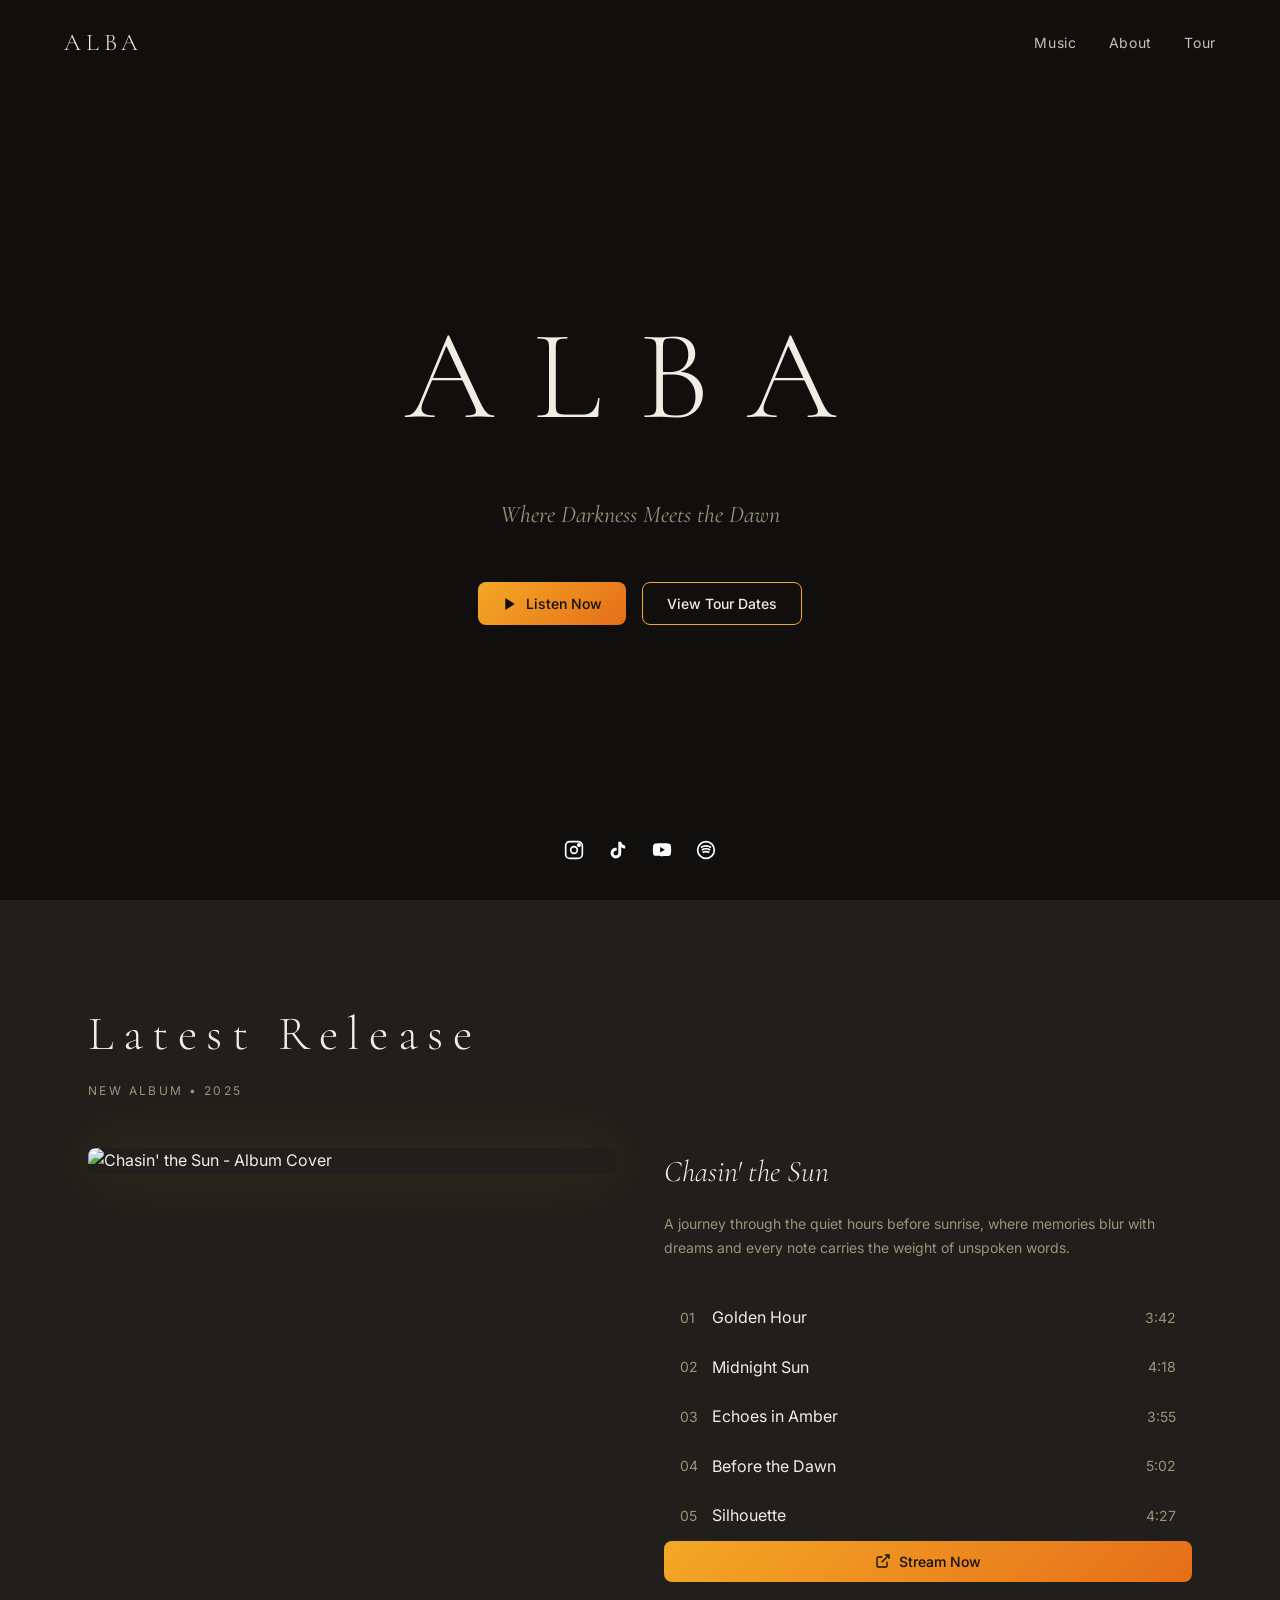
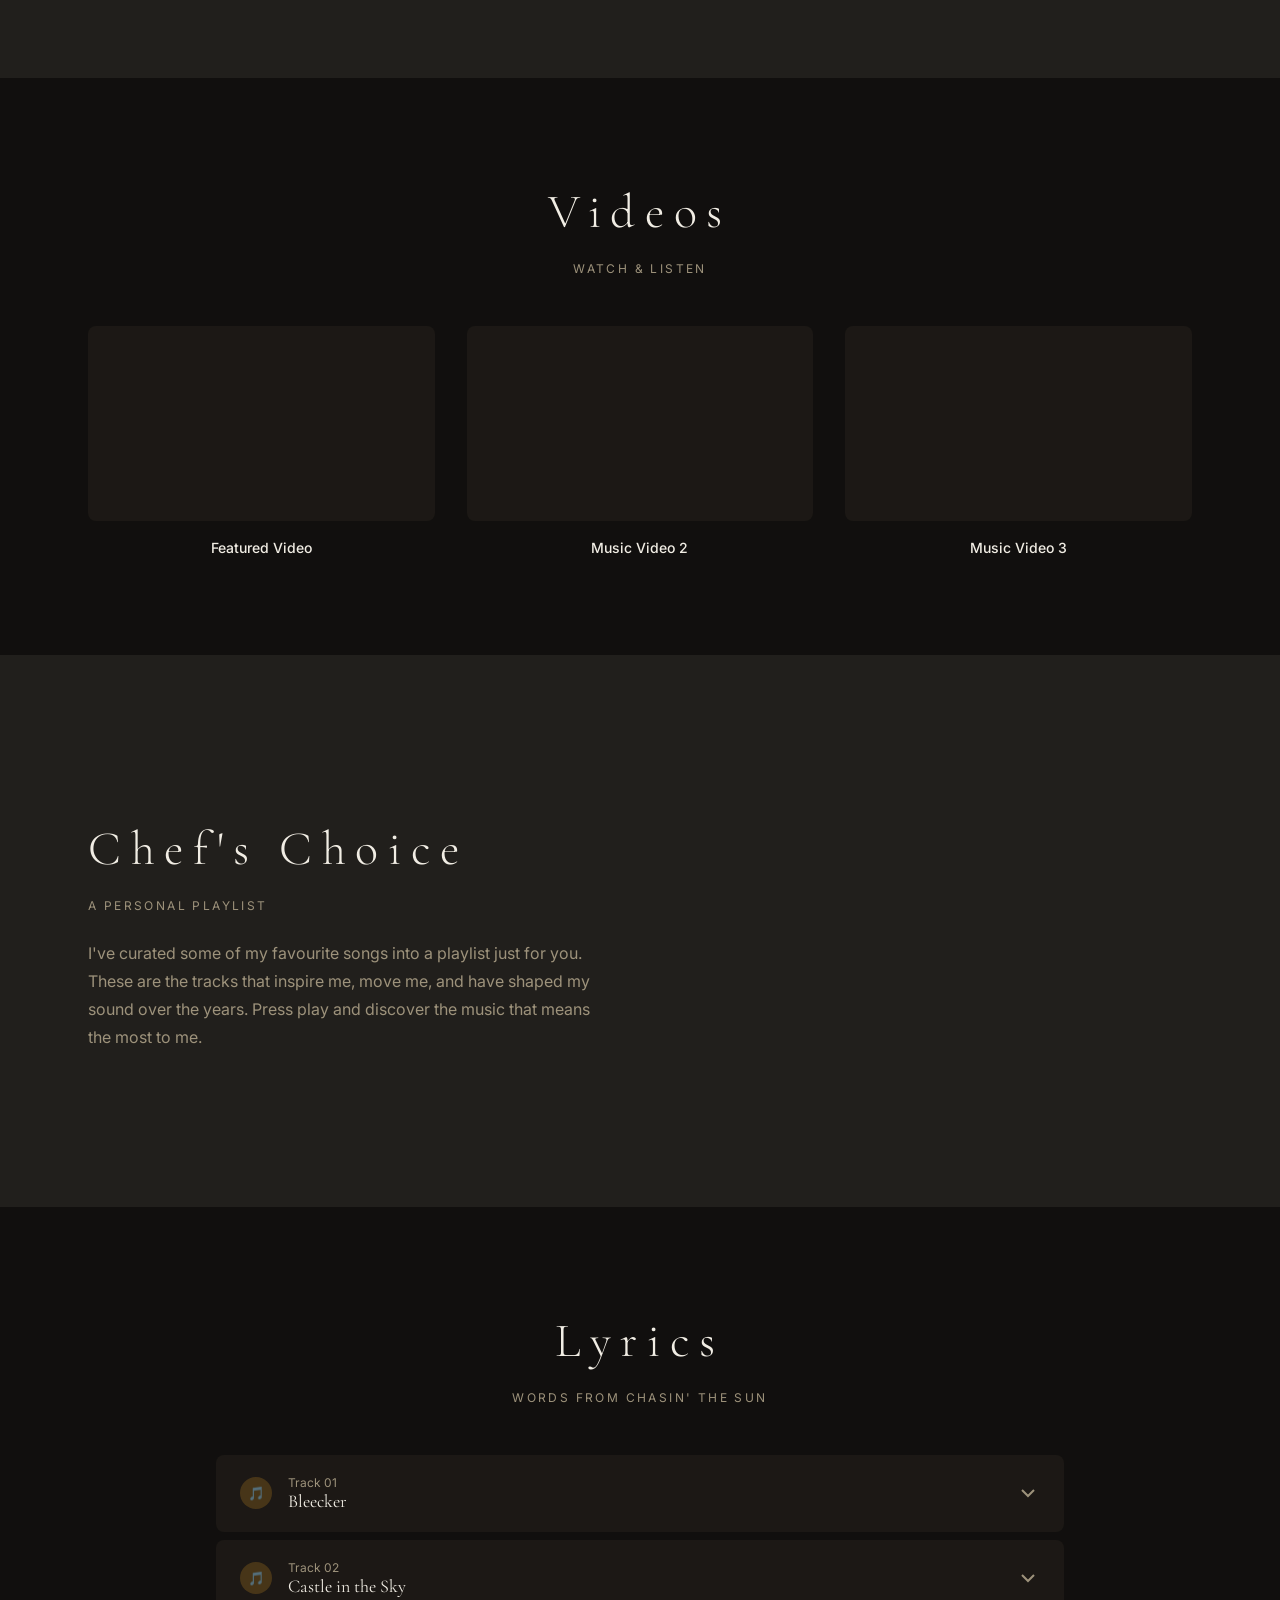
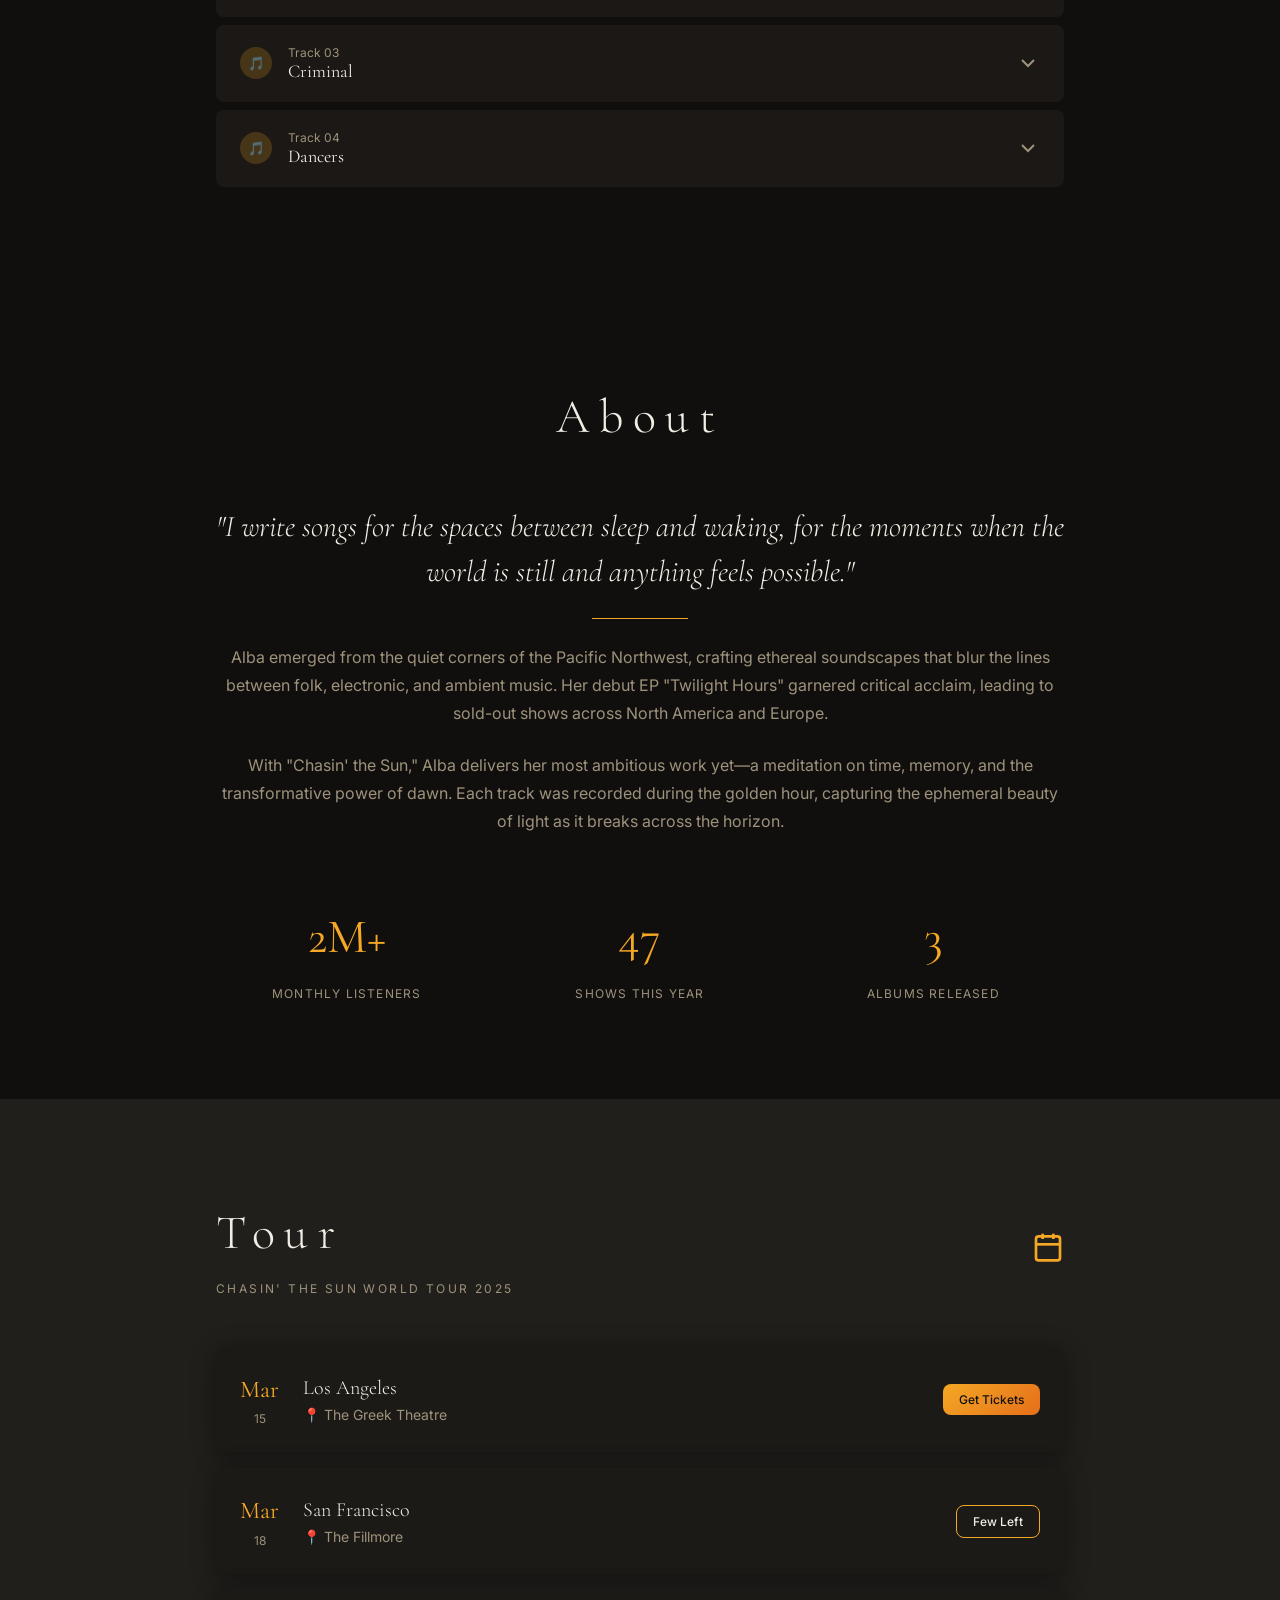
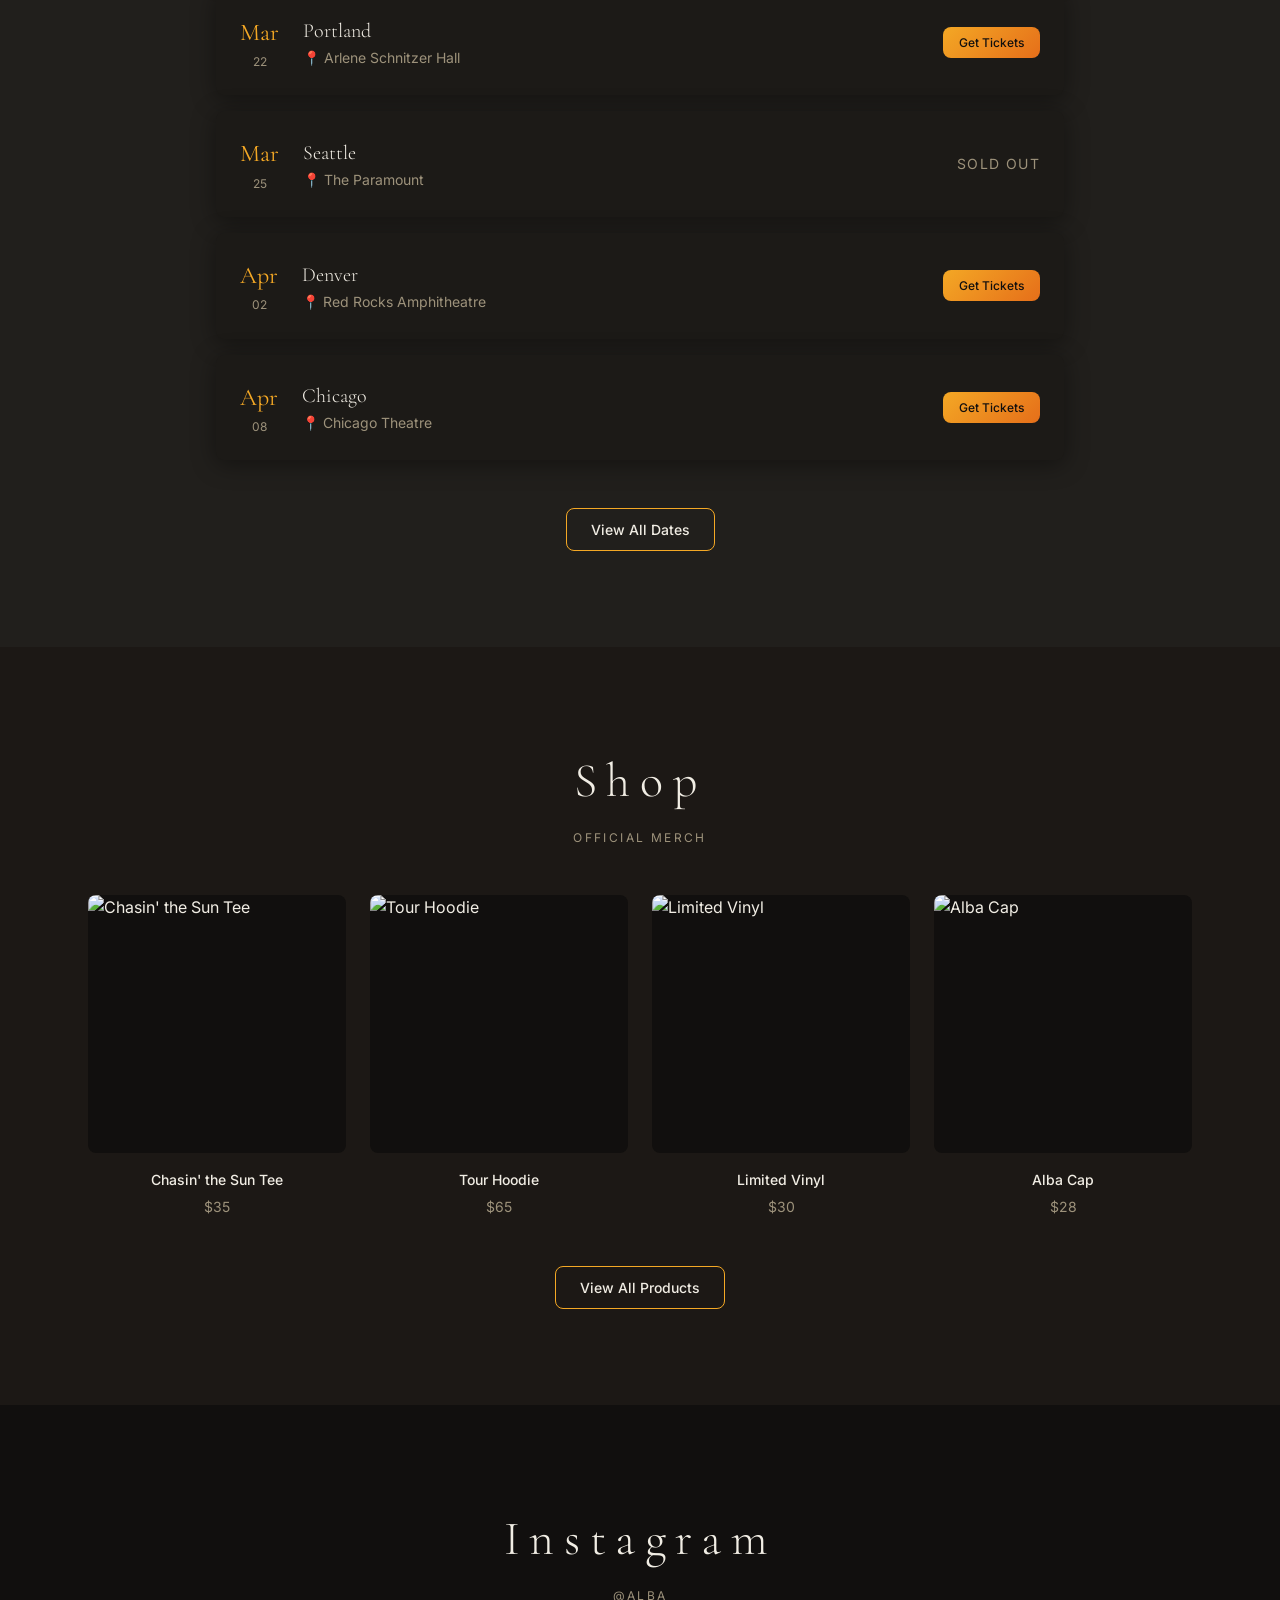
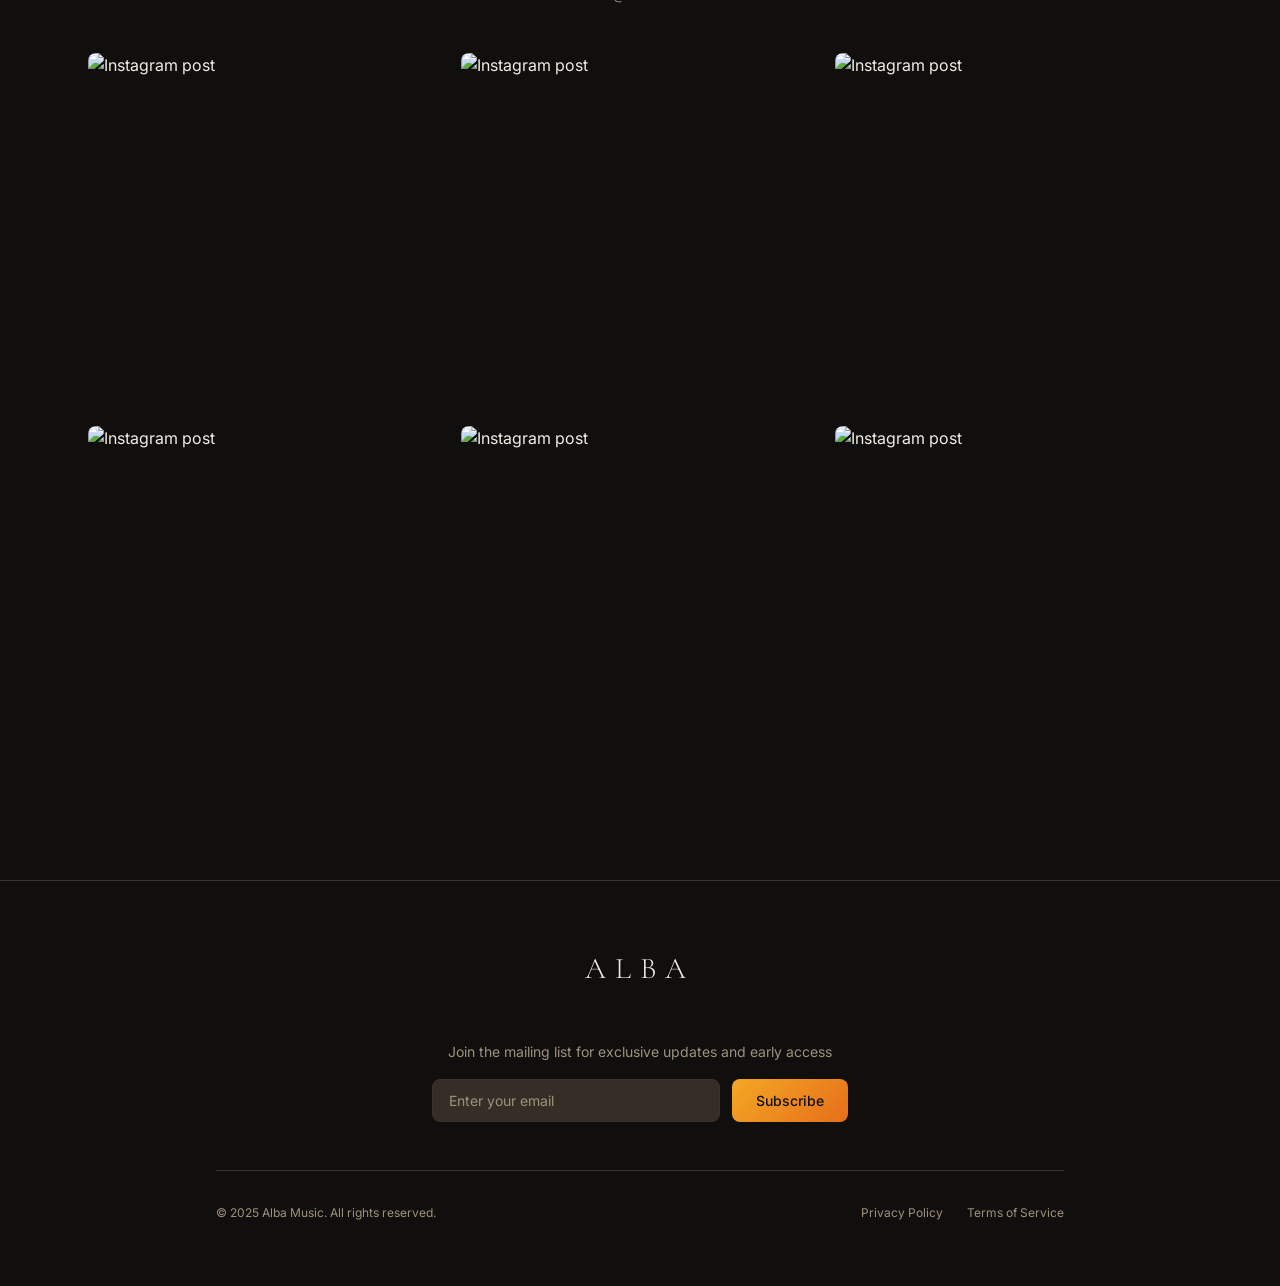
==== learning/index.html @ 88c0c3e9 "Changes" ====
<!DOCTYPE html>
<html lang="en">
<head>
  <meta charset="UTF-8">
  <meta name="viewport" content="width=device-width, initial-scale=1.0">
  <title>ALBA - Music Artist</title>
  <link rel="stylesheet" href="styles.css">
  <link href="https://fonts.googleapis.com/css2?family=Cormorant+Garamond:ital,wght@0,300;0,400;0,500;0,600;0,700;1,400&family=Inter:wght@300;400;500;600&display=swap" rel="stylesheet">
</head>
<body>
  <!-- ==================== HERO SECTION ==================== -->
  <section class="hero">
    <!-- Background Video -->
    <div class="hero__background">
      <video src="https://id-preview--779dedf6-9099-4498-be02-174f1ac52224.lovable.app/src/assets/hero-video.mp4" autoplay loop muted playsinline></video>
      <div class="hero__overlay"></div>
    </div>

    <!-- Navigation -->
    <nav class="nav">
      <span class="nav__logo">ALBA</span>
      <div class="nav__links">
        <a href="#music" class="nav__link">Music</a>
        <a href="#about" class="nav__link">About</a>
        <a href="#tour" class="nav__link">Tour</a>
      </div>
    </nav>

    <!-- Hero Content -->
    <div class="hero__content">
      <h1 class="hero__title animate-fade-in">ALBA</h1>
      <p class="hero__subtitle animate-fade-in-delay">Where Darkness Meets the Dawn</p>
      <div class="hero__buttons animate-fade-in-delay-2">
        <button class="btn btn--primary">
          <svg class="btn__icon" viewBox="0 0 24 24" fill="currentColor"><polygon points="5,3 19,12 5,21"/></svg>
          Listen Now
        </button>
        <button class="btn btn--outline">View Tour Dates</button>
      </div>
    </div>

    <!-- Social Links -->
    <div class="hero__socials">
      <a href="#" class="social-link" aria-label="Instagram">
        <svg viewBox="0 0 24 24" fill="none" stroke="currentColor" stroke-width="2"><rect x="2" y="2" width="20" height="20" rx="5"/><circle cx="12" cy="12" r="4"/><circle cx="18" cy="6" r="1.5" fill="currentColor"/></svg>
      </a>
      <a href="#" class="social-link" aria-label="TikTok">
        <svg viewBox="0 0 24 24" fill="currentColor"><path d="M19.59 6.69a4.83 4.83 0 0 1-3.77-4.25V2h-3.45v13.67a2.89 2.89 0 0 1-5.2 1.74 2.89 2.89 0 0 1 2.31-4.64 2.93 2.93 0 0 1 .88.13V9.4a6.84 6.84 0 0 0-1-.05A6.33 6.33 0 0 0 5 20.1a6.34 6.34 0 0 0 10.86-4.43v-7a8.16 8.16 0 0 0 4.77 1.52v-3.4a4.85 4.85 0 0 1-1-.1z"/></svg>
      </a>
      <a href="#" class="social-link" aria-label="YouTube">
        <svg viewBox="0 0 24 24" fill="currentColor"><path d="M22.54 6.42a2.78 2.78 0 0 0-1.94-2C18.88 4 12 4 12 4s-6.88 0-8.6.46a2.78 2.78 0 0 0-1.94 2A29 29 0 0 0 1 11.75a29 29 0 0 0 .46 5.33A2.78 2.78 0 0 0 3.4 19c1.72.46 8.6.46 8.6.46s6.88 0 8.6-.46a2.78 2.78 0 0 0 1.94-2 29 29 0 0 0 .46-5.25 29 29 0 0 0-.46-5.33z"/><polygon points="9.75,15.02 15.5,11.75 9.75,8.48" fill="#0f0d0b"/></svg>
      </a>
      <a href="#" class="social-link" aria-label="Spotify">
        <svg viewBox="0 0 24 24" fill="none" stroke="currentColor" stroke-width="2"><circle cx="12" cy="12" r="10"/><path d="M8 15s1.5-1 4-1 4 1 4 1M7 12s2-1.5 5-1.5 5 1.5 5 1.5M6 9s2.5-2 6-2 6 2 6 2"/></svg>
      </a>
    </div>
  </section>

  <!-- ==================== MUSIC SECTION ==================== -->
  <section id="music" class="section section--dark">
    <div class="container">
      <h2 class="section__title">Latest Release</h2>
      <p class="section__subtitle">New Album • 2025</p>

      <div class="music-grid">
        <!-- Album Art -->
        <div class="album-art">
          <div class="album-art__wrapper">
            <img src="https://images.unsplash.com/photo-1493225457124-a3eb161ffa5f?w=600&h=600&fit=crop" alt="Chasin' the Sun - Album Cover">
            <div class="album-art__overlay">
              <button class="play-btn">
                <svg viewBox="0 0 24 24" fill="currentColor"><polygon points="5,3 19,12 5,21"/></svg>
              </button>
            </div>
          </div>
        </div>

        <!-- Track List -->
        <div class="tracklist">
          <h3 class="tracklist__title">Chasin' the Sun</h3>
          <p class="tracklist__desc">A journey through the quiet hours before sunrise, where memories blur with dreams and every note carries the weight of unspoken words.</p>

          <div class="tracklist__tracks">
            <div class="track">
              <span class="track__number">01</span>
              <span class="track__name">Golden Hour</span>
              <span class="track__duration">3:42</span>
            </div>
            <div class="track">
              <span class="track__number">02</span>
              <span class="track__name">Midnight Sun</span>
              <span class="track__duration">4:18</span>
            </div>
            <div class="track">
              <span class="track__number">03</span>
              <span class="track__name">Echoes in Amber</span>
              <span class="track__duration">3:55</span>
            </div>
            <div class="track">
              <span class="track__number">04</span>
              <span class="track__name">Before the Dawn</span>
              <span class="track__duration">5:02</span>
            </div>
            <div class="track">
              <span class="track__number">05</span>
              <span class="track__name">Silhouette</span>
              <span class="track__duration">4:27</span>
            </div>
          </div>

          <button class="btn btn--primary">
            <svg class="btn__icon" viewBox="0 0 24 24" fill="none" stroke="currentColor" stroke-width="2"><path d="M18 13v6a2 2 0 0 1-2 2H5a2 2 0 0 1-2-2V8a2 2 0 0 1 2-2h6M15 3h6v6M10 14L21 3"/></svg>
            Stream Now
          </button>
        </div>
      </div>
    </div>
  </section>

  <!-- ==================== VIDEOS SECTION ==================== -->
  <section id="videos" class="section">
    <div class="container">
      <h2 class="section__title section__title--center">Videos</h2>
      <p class="section__subtitle section__subtitle--center">Watch & Listen</p>

      <div class="videos-grid">
        <div class="video-card">
          <div class="video-card__wrapper">
            <iframe src="https://www.youtube.com/embed/Zssxh1FPQK4?si=HnjZGGbe9x57MpTn" title="Featured Video" allow="accelerometer; autoplay; clipboard-write; encrypted-media; gyroscope; picture-in-picture; web-share" allowfullscreen></iframe>
          </div>
          <h3 class="video-card__title">Featured Video</h3>
        </div>
        <div class="video-card">
          <div class="video-card__wrapper">
            <iframe src="https://www.youtube.com/embed/H1boy7T7fFw?si=pcaVN26a6SRqyPz2" title="Music Video 2" allow="accelerometer; autoplay; clipboard-write; encrypted-media; gyroscope; picture-in-picture; web-share" allowfullscreen></iframe>
          </div>
          <h3 class="video-card__title">Music Video 2</h3>
        </div>
        <div class="video-card">
          <div class="video-card__wrapper">
            <iframe src="https://www.youtube.com/embed/ArdUlLmXXtU?si=U58ujmhcqd-ns_S4" title="Music Video 3" allow="accelerometer; autoplay; clipboard-write; encrypted-media; gyroscope; picture-in-picture; web-share" allowfullscreen></iframe>
          </div>
          <h3 class="video-card__title">Music Video 3</h3>
        </div>
      </div>
    </div>
  </section>

  <!-- ==================== SPOTIFY SECTION ==================== -->
  <section id="spotify" class="section section--dark">
    <div class="container">
      <div class="spotify-grid">
        <div class="spotify-text">
          <h2 class="section__title">Chef's Choice</h2>
          <p class="section__subtitle">A Personal Playlist</p>
          <p class="spotify-text__desc">I've curated some of my favourite songs into a playlist just for you. These are the tracks that inspire me, move me, and have shaped my sound over the years. Press play and discover the music that means the most to me.</p>
        </div>
        <div class="spotify-embed">
          <iframe title="Spotify Player" style="border-radius: 12px" src="https://open.spotify.com/embed/artist/5MKM7cNYL4SIuIe6q4Qd1p?utm_source=generator" width="100%" height="352" frameborder="0" allowfullscreen allow="autoplay; clipboard-write; encrypted-media; fullscreen; picture-in-picture" loading="lazy"></iframe>
        </div>
      </div>
    </div>
  </section>

  <!-- ==================== LYRICS SECTION ==================== -->
  <section id="lyrics" class="section">
    <div class="container container--narrow">
      <h2 class="section__title section__title--center">Lyrics</h2>
      <p class="section__subtitle section__subtitle--center">Words from Chasin' the Sun</p>

      <div class="accordion">
        <div class="accordion__item">
          <button class="accordion__trigger" onclick="toggleAccordion(this)">
            <div class="accordion__header">
              <span class="accordion__icon">🎵</span>
              <div class="accordion__info">
                <span class="accordion__track">Track 01</span>
                <span class="accordion__title">Bleecker</span>
              </div>
            </div>
            <svg class="accordion__chevron" viewBox="0 0 24 24" fill="none" stroke="currentColor" stroke-width="2"><polyline points="6,9 12,15 18,9"/></svg>
          </button>
          <div class="accordion__content">
            <pre class="lyrics-text">I wanna know
Is it different now?
Or has it always been easy, easy for you?

I wanna know
If it's all been said and done
I've been cold love
And my knees are heavy

Walking down Bleecker people keep passing by
And I see your face on a crowded street in the New York light</pre>
          </div>
        </div>
        <div class="accordion__item">
          <button class="accordion__trigger" onclick="toggleAccordion(this)">
            <div class="accordion__header">
              <span class="accordion__icon">🎵</span>
              <div class="accordion__info">
                <span class="accordion__track">Track 02</span>
                <span class="accordion__title">Castle in the Sky</span>
              </div>
            </div>
            <svg class="accordion__chevron" viewBox="0 0 24 24" fill="none" stroke="currentColor" stroke-width="2"><polyline points="6,9 12,15 18,9"/></svg>
          </button>
          <div class="accordion__content">
            <pre class="lyrics-text">What is love when it's no more
What is pain without the love we had before
What is rain after it pours
What is love when it is nothing like before

And I fall back down from the castle built on a love, lie, lie, love, love, like that</pre>
          </div>
        </div>
        <div class="accordion__item">
          <button class="accordion__trigger" onclick="toggleAccordion(this)">
            <div class="accordion__header">
              <span class="accordion__icon">🎵</span>
              <div class="accordion__info">
                <span class="accordion__track">Track 03</span>
                <span class="accordion__title">Criminal</span>
              </div>
            </div>
            <svg class="accordion__chevron" viewBox="0 0 24 24" fill="none" stroke="currentColor" stroke-width="2"><polyline points="6,9 12,15 18,9"/></svg>
          </button>
          <div class="accordion__content">
            <pre class="lyrics-text">Cold nights, my mind so restless
I lost my ground
Red lights, we crossed the line
Flower, said I'm a flower
I'm wilted now
Cold nights, I'm shutting down</pre>
          </div>
        </div>
        <div class="accordion__item">
          <button class="accordion__trigger" onclick="toggleAccordion(this)">
            <div class="accordion__header">
              <span class="accordion__icon">🎵</span>
              <div class="accordion__info">
                <span class="accordion__track">Track 04</span>
                <span class="accordion__title">Dancers</span>
              </div>
            </div>
            <svg class="accordion__chevron" viewBox="0 0 24 24" fill="none" stroke="currentColor" stroke-width="2"><polyline points="6,9 12,15 18,9"/></svg>
          </button>
          <div class="accordion__content">
            <pre class="lyrics-text">Air is getting colder
Hands are intertwined
Cannot let go when
The heart is on the line
(I just wanna feel your energy)

Dancers off on the shore
Dancing to feel at all</pre>
          </div>
        </div>
      </div>
    </div>
  </section>

  <!-- ==================== ABOUT SECTION ==================== -->
  <section id="about" class="section">
    <div class="container container--narrow">
      <h2 class="section__title section__title--center">About</h2>

      <div class="about-content">
        <p class="about-quote">"I write songs for the spaces between sleep and waking, for the moments when the world is still and anything feels possible."</p>
        <div class="about-divider"></div>
        <p class="about-text">Alba emerged from the quiet corners of the Pacific Northwest, crafting ethereal soundscapes that blur the lines between folk, electronic, and ambient music. Her debut EP "Twilight Hours" garnered critical acclaim, leading to sold-out shows across North America and Europe.</p>
        <p class="about-text">With "Chasin' the Sun," Alba delivers her most ambitious work yet—a meditation on time, memory, and the transformative power of dawn. Each track was recorded during the golden hour, capturing the ephemeral beauty of light as it breaks across the horizon.</p>
      </div>

      <div class="stats">
        <div class="stat">
          <span class="stat__number">2M+</span>
          <span class="stat__label">Monthly Listeners</span>
        </div>
        <div class="stat">
          <span class="stat__number">47</span>
          <span class="stat__label">Shows This Year</span>
        </div>
        <div class="stat">
          <span class="stat__number">3</span>
          <span class="stat__label">Albums Released</span>
        </div>
      </div>
    </div>
  </section>

  <!-- ==================== TOUR SECTION ==================== -->
  <section id="tour" class="section section--dark">
    <div class="container container--narrow">
      <div class="tour-header">
        <div>
          <h2 class="section__title">Tour</h2>
          <p class="section__subtitle">Chasin' the Sun World Tour 2025</p>
        </div>
        <svg class="tour-icon" viewBox="0 0 24 24" fill="none" stroke="currentColor" stroke-width="2"><rect x="3" y="4" width="18" height="18" rx="2"/><line x1="16" y1="2" x2="16" y2="6"/><line x1="8" y1="2" x2="8" y2="6"/><line x1="3" y1="10" x2="21" y2="10"/></svg>
      </div>

      <div class="tour-dates">
        <div class="tour-date">
          <div class="tour-date__left">
            <div class="tour-date__date">
              <span class="tour-date__day">Mar</span>
              <span class="tour-date__month">15</span>
            </div>
            <div class="tour-date__info">
              <h3 class="tour-date__city">Los Angeles</h3>
              <p class="tour-date__venue">📍 The Greek Theatre</p>
            </div>
          </div>
          <button class="btn btn--primary btn--sm">Get Tickets</button>
        </div>
        <div class="tour-date">
          <div class="tour-date__left">
            <div class="tour-date__date">
              <span class="tour-date__day">Mar</span>
              <span class="tour-date__month">18</span>
            </div>
            <div class="tour-date__info">
              <h3 class="tour-date__city">San Francisco</h3>
              <p class="tour-date__venue">📍 The Fillmore</p>
            </div>
          </div>
          <button class="btn btn--outline btn--sm">Few Left</button>
        </div>
        <div class="tour-date">
          <div class="tour-date__left">
            <div class="tour-date__date">
              <span class="tour-date__day">Mar</span>
              <span class="tour-date__month">22</span>
            </div>
            <div class="tour-date__info">
              <h3 class="tour-date__city">Portland</h3>
              <p class="tour-date__venue">📍 Arlene Schnitzer Hall</p>
            </div>
          </div>
          <button class="btn btn--primary btn--sm">Get Tickets</button>
        </div>
        <div class="tour-date">
          <div class="tour-date__left">
            <div class="tour-date__date">
              <span class="tour-date__day">Mar</span>
              <span class="tour-date__month">25</span>
            </div>
            <div class="tour-date__info">
              <h3 class="tour-date__city">Seattle</h3>
              <p class="tour-date__venue">📍 The Paramount</p>
            </div>
          </div>
          <span class="tour-date__soldout">Sold Out</span>
        </div>
        <div class="tour-date">
          <div class="tour-date__left">
            <div class="tour-date__date">
              <span class="tour-date__day">Apr</span>
              <span class="tour-date__month">02</span>
            </div>
            <div class="tour-date__info">
              <h3 class="tour-date__city">Denver</h3>
              <p class="tour-date__venue">📍 Red Rocks Amphitheatre</p>
            </div>
          </div>
          <button class="btn btn--primary btn--sm">Get Tickets</button>
        </div>
        <div class="tour-date">
          <div class="tour-date__left">
            <div class="tour-date__date">
              <span class="tour-date__day">Apr</span>
              <span class="tour-date__month">08</span>
            </div>
            <div class="tour-date__info">
              <h3 class="tour-date__city">Chicago</h3>
              <p class="tour-date__venue">📍 Chicago Theatre</p>
            </div>
          </div>
          <button class="btn btn--primary btn--sm">Get Tickets</button>
        </div>
      </div>

      <div class="tour-cta">
        <button class="btn btn--outline">View All Dates</button>
      </div>
    </div>
  </section>

  <!-- ==================== SHOP SECTION ==================== -->
  <section id="shop" class="section section--alt">
    <div class="container">
      <h2 class="section__title section__title--center">Shop</h2>
      <p class="section__subtitle section__subtitle--center">Official Merch</p>

      <div class="products-grid">
        <div class="product">
          <div class="product__image">
            <img src="https://images.unsplash.com/photo-1521572163474-6864f9cf17ab?w=400&h=400&fit=crop" alt="Chasin' the Sun Tee">
            <div class="product__overlay">
              <button class="btn btn--primary btn--sm">🛒 Add to Cart</button>
            </div>
          </div>
          <h3 class="product__name">Chasin' the Sun Tee</h3>
          <p class="product__price">$35</p>
        </div>
        <div class="product">
          <div class="product__image">
            <img src="https://images.unsplash.com/photo-1556821840-3a63f95609a7?w=400&h=400&fit=crop" alt="Tour Hoodie">
            <div class="product__overlay">
              <button class="btn btn--primary btn--sm">🛒 Add to Cart</button>
            </div>
          </div>
          <h3 class="product__name">Tour Hoodie</h3>
          <p class="product__price">$65</p>
        </div>
        <div class="product">
          <div class="product__image">
            <img src="https://images.unsplash.com/photo-1539375665275-f9de415ef9ac?w=400&h=400&fit=crop" alt="Limited Vinyl">
            <div class="product__overlay">
              <button class="btn btn--primary btn--sm">🛒 Add to Cart</button>
            </div>
          </div>
          <h3 class="product__name">Limited Vinyl</h3>
          <p class="product__price">$30</p>
        </div>
        <div class="product">
          <div class="product__image">
            <img src="https://images.unsplash.com/photo-1588850561407-ed78c282e89b?w=400&h=400&fit=crop" alt="Alba Cap">
            <div class="product__overlay">
              <button class="btn btn--primary btn--sm">🛒 Add to Cart</button>
            </div>
          </div>
          <h3 class="product__name">Alba Cap</h3>
          <p class="product__price">$28</p>
        </div>
      </div>

      <div class="shop-cta">
        <button class="btn btn--outline">View All Products</button>
      </div>
    </div>
  </section>

  <!-- ==================== INSTAGRAM SECTION ==================== -->
  <section id="instagram" class="section">
    <div class="container">
      <h2 class="section__title section__title--center">Instagram</h2>
      <p class="section__subtitle section__subtitle--center">@alba</p>

      <div class="instagram-grid">
        <a href="https://instagram.com" target="_blank" class="instagram-post">
          <img src="https://images.unsplash.com/photo-1493225457124-a3eb161ffa5f?w=400&h=400&fit=crop" alt="Instagram post">
          <div class="instagram-post__overlay">
            <svg viewBox="0 0 24 24" fill="none" stroke="currentColor" stroke-width="2"><rect x="2" y="2" width="20" height="20" rx="5"/><circle cx="12" cy="12" r="4"/><circle cx="18" cy="6" r="1.5" fill="currentColor"/></svg>
          </div>
        </a>
        <a href="https://instagram.com" target="_blank" class="instagram-post">
          <img src="https://images.unsplash.com/photo-1511671782779-c97d3d27a1d4?w=400&h=400&fit=crop" alt="Instagram post">
          <div class="instagram-post__overlay">
            <svg viewBox="0 0 24 24" fill="none" stroke="currentColor" stroke-width="2"><rect x="2" y="2" width="20" height="20" rx="5"/><circle cx="12" cy="12" r="4"/><circle cx="18" cy="6" r="1.5" fill="currentColor"/></svg>
          </div>
        </a>
        <a href="https://instagram.com" target="_blank" class="instagram-post">
          <img src="https://images.unsplash.com/photo-1514320291840-2e0a9bf2a9ae?w=400&h=400&fit=crop" alt="Instagram post">
          <div class="instagram-post__overlay">
            <svg viewBox="0 0 24 24" fill="none" stroke="currentColor" stroke-width="2"><rect x="2" y="2" width="20" height="20" rx="5"/><circle cx="12" cy="12" r="4"/><circle cx="18" cy="6" r="1.5" fill="currentColor"/></svg>
          </div>
        </a>
        <a href="https://instagram.com" target="_blank" class="instagram-post">
          <img src="https://images.unsplash.com/photo-1508854710579-5cecc3a9ff17?w=400&h=400&fit=crop" alt="Instagram post">
          <div class="instagram-post__overlay">
            <svg viewBox="0 0 24 24" fill="none" stroke="currentColor" stroke-width="2"><rect x="2" y="2" width="20" height="20" rx="5"/><circle cx="12" cy="12" r="4"/><circle cx="18" cy="6" r="1.5" fill="currentColor"/></svg>
          </div>
        </a>
        <a href="https://instagram.com" target="_blank" class="instagram-post">
          <img src="https://images.unsplash.com/photo-1506157786151-b8491531f063?w=400&h=400&fit=crop" alt="Instagram post">
          <div class="instagram-post__overlay">
            <svg viewBox="0 0 24 24" fill="none" stroke="currentColor" stroke-width="2"><rect x="2" y="2" width="20" height="20" rx="5"/><circle cx="12" cy="12" r="4"/><circle cx="18" cy="6" r="1.5" fill="currentColor"/></svg>
          </div>
        </a>
        <a href="https://instagram.com" target="_blank" class="instagram-post">
          <img src="https://images.unsplash.com/photo-1493225255756-d9584f8a501d?w=400&h=400&fit=crop" alt="Instagram post">
          <div class="instagram-post__overlay">
            <svg viewBox="0 0 24 24" fill="none" stroke="currentColor" stroke-width="2"><rect x="2" y="2" width="20" height="20" rx="5"/><circle cx="12" cy="12" r="4"/><circle cx="18" cy="6" r="1.5" fill="currentColor"/></svg>
          </div>
        </a>
      </div>
    </div>
  </section>

  <!-- ==================== FOOTER ==================== -->
  <footer class="footer">
    <div class="container container--narrow">
      <span class="footer__logo">ALBA</span>

      <div class="newsletter">
        <p class="newsletter__text">Join the mailing list for exclusive updates and early access</p>
        <form class="newsletter__form">
          <input type="email" placeholder="Enter your email" class="newsletter__input">
          <button type="submit" class="btn btn--primary">Subscribe</button>
        </form>
      </div>

      <div class="footer__bottom">
        <p class="footer__copyright">© 2025 Alba Music. All rights reserved.</p>
        <div class="footer__links">
          <a href="#" class="footer__link">Privacy Policy</a>
          <a href="#" class="footer__link">Terms of Service</a>
        </div>
      </div>
    </div>
  </footer>

  <script src="script.js"></script>
</body>
</html>
---- learning/styles.css ----
/* ==================== CSS VARIABLES (Design Tokens) ==================== */
:root {
  /* Colors */
  --background: hsl(30, 10%, 6%);
  --foreground: hsl(40, 30%, 92%);
  --card: hsl(30, 8%, 10%);
  --primary: hsl(38, 90%, 55%);
  --primary-foreground: hsl(30, 10%, 6%);
  --secondary: hsl(30, 15%, 18%);
  --muted-foreground: hsl(40, 15%, 55%);
  --border: hsl(30, 15%, 20%);
  --charcoal-light: hsl(30, 8%, 12%);

  /* Gradients */
  --gradient-hero: linear-gradient(180deg, hsla(30, 10%, 6%, 0.3) 0%, hsla(30, 10%, 6%, 0.95) 100%);
  --gradient-gold: linear-gradient(135deg, hsl(38, 90%, 55%) 0%, hsl(25, 80%, 50%) 100%);

  /* Fonts */
  --font-display: 'Cormorant Garamond', serif;
  --font-body: 'Inter', sans-serif;

  /* Shadows */
  --shadow-glow: 0 0 60px hsla(38, 90%, 55%, 0.15);
  --shadow-card: 0 4px 24px hsla(0, 0%, 0%, 0.4);

  /* Spacing */
  --radius: 0.5rem;
}

/* ==================== RESET & BASE ==================== */
*, *::before, *::after {
  box-sizing: border-box;
  margin: 0;
  padding: 0;
}

html {
  scroll-behavior: smooth;
}

body {
  font-family: var(--font-body);
  background-color: var(--background);
  color: var(--foreground);
  line-height: 1.6;
  -webkit-font-smoothing: antialiased;
}

h1, h2, h3, h4, h5, h6 {
  font-family: var(--font-display);
  font-weight: 300;
}

img {
  max-width: 100%;
  display: block;
}

a {
  color: inherit;
  text-decoration: none;
}

/* ==================== UTILITY CLASSES ==================== */
.container {
  max-width: 72rem;
  margin: 0 auto;
  padding: 0 1.5rem;
}

.container--narrow {
  max-width: 56rem;
}

/* ==================== ANIMATIONS ==================== */
@keyframes fadeIn {
  from { opacity: 0; }
  to { opacity: 1; }
}

@keyframes fadeInUp {
  from {
    opacity: 0;
    transform: translateY(30px);
  }
  to {
    opacity: 1;
    transform: translateY(0);
  }
}

.animate-fade-in {
  animation: fadeIn 1s ease-out forwards;
}

.animate-fade-in-delay {
  opacity: 0;
  animation: fadeIn 1s ease-out 0.3s forwards;
}

.animate-fade-in-delay-2 {
  opacity: 0;
  animation: fadeIn 1s ease-out 0.6s forwards;
}

/* ==================== BUTTONS ==================== */
.btn {
  display: inline-flex;
  align-items: center;
  justify-content: center;
  gap: 0.5rem;
  padding: 0.75rem 1.5rem;
  font-family: var(--font-body);
  font-size: 0.875rem;
  font-weight: 500;
  border-radius: var(--radius);
  border: none;
  cursor: pointer;
  transition: all 0.3s ease;
}

.btn__icon {
  width: 1rem;
  height: 1rem;
}

.btn--primary {
  background: var(--gradient-gold);
  color: var(--primary-foreground);
}

.btn--primary:hover {
  opacity: 0.9;
  transform: translateY(-2px);
}

.btn--outline {
  background: transparent;
  border: 1px solid var(--primary);
  color: var(--foreground);
}

.btn--outline:hover {
  background: var(--primary);
  color: var(--primary-foreground);
}

.btn--sm {
  padding: 0.5rem 1rem;
  font-size: 0.75rem;
}

/* ==================== HERO SECTION ==================== */
.hero {
  position: relative;
  height: 100vh;
  width: 100%;
  overflow: hidden;
}

.hero__background {
  position: absolute;
  inset: 0;
}

.hero__background video {
  width: 100%;
  height: 100%;
  object-fit: cover;
}

.hero__overlay {
  position: absolute;
  inset: 0;
  background: var(--gradient-hero);
}

/* Navigation */
.nav {
  position: absolute;
  top: 0;
  left: 0;
  right: 0;
  z-index: 20;
  display: flex;
  align-items: center;
  justify-content: space-between;
  padding: 1.5rem 2rem;
}

.nav__logo {
  font-family: var(--font-display);
  font-size: 1.5rem;
  font-weight: 300;
  letter-spacing: 0.2em;
  color: var(--foreground);
}

.nav__links {
  display: none;
  gap: 2rem;
}

@media (min-width: 768px) {
  .nav__links {
    display: flex;
  }
  .nav {
    padding: 1.5rem 4rem;
  }
}

.nav__link {
  font-size: 0.875rem;
  letter-spacing: 0.05em;
  color: hsla(40, 30%, 92%, 0.8);
  transition: color 0.3s;
}

.nav__link:hover {
  color: var(--primary);
}

/* Hero Content */
.hero__content {
  position: absolute;
  inset: 0;
  display: flex;
  flex-direction: column;
  align-items: center;
  justify-content: center;
  text-align: center;
  padding: 1rem;
}

.hero__title {
  font-size: 4.5rem;
  font-weight: 300;
  letter-spacing: 0.3em;
  color: var(--foreground);
}

@media (min-width: 768px) {
  .hero__title {
    font-size: 8rem;
  }
}

.hero__subtitle {
  margin-top: 1rem;
  font-family: var(--font-display);
  font-size: 1.25rem;
  font-style: italic;
  color: var(--muted-foreground);
}

@media (min-width: 768px) {
  .hero__subtitle {
    font-size: 1.5rem;
  }
}

.hero__buttons {
  margin-top: 3rem;
  display: flex;
  flex-direction: column;
  gap: 1rem;
}

@media (min-width: 640px) {
  .hero__buttons {
    flex-direction: row;
  }
}

/* Social Links */
.hero__socials {
  position: absolute;
  bottom: 2rem;
  left: 50%;
  transform: translateX(-50%);
  display: flex;
  gap: 1.5rem;
}

.social-link {
  color: white;
  transition: opacity 0.3s;
}

.social-link:hover {
  opacity: 0.7;
}

.social-link svg {
  width: 1.25rem;
  height: 1.25rem;
}

/* ==================== SECTIONS ==================== */
.section {
  padding: 6rem 1rem;
}

@media (min-width: 768px) {
  .section {
    padding: 6rem 4rem;
  }
}

.section--dark {
  background-color: var(--charcoal-light);
}

.section--alt {
  background-color: hsla(30, 15%, 18%, 0.3);
}

.section__title {
  font-size: 2.5rem;
  font-weight: 300;
  letter-spacing: 0.2em;
  color: var(--foreground);
}

@media (min-width: 768px) {
  .section__title {
    font-size: 3rem;
  }
}

.section__title--center {
  text-align: center;
}

.section__subtitle {
  margin-top: 0.5rem;
  font-family: var(--font-body);
  font-size: 0.75rem;
  text-transform: uppercase;
  letter-spacing: 0.2em;
  color: var(--muted-foreground);
}

.section__subtitle--center {
  text-align: center;
}

/* ==================== MUSIC SECTION ==================== */
.music-grid {
  margin-top: 3rem;
  display: grid;
  gap: 3rem;
}

@media (min-width: 768px) {
  .music-grid {
    grid-template-columns: 1fr 1fr;
  }
}

.album-art {
  position: relative;
}

.album-art__wrapper {
  position: relative;
  overflow: hidden;
  border-radius: var(--radius);
  box-shadow: var(--shadow-glow);
}

.album-art__wrapper img {
  width: 100%;
  transition: transform 0.5s ease;
}

.album-art:hover img {
  transform: scale(1.05);
}

.album-art__overlay {
  position: absolute;
  inset: 0;
  display: flex;
  align-items: center;
  justify-content: center;
  background: hsla(30, 10%, 6%, 0.6);
  border-radius: var(--radius);
  opacity: 0;
  transition: opacity 0.3s;
}

.album-art:hover .album-art__overlay {
  opacity: 1;
}

.play-btn {
  width: 4rem;
  height: 4rem;
  border-radius: 50%;
  background: var(--gradient-gold);
  border: none;
  cursor: pointer;
  display: flex;
  align-items: center;
  justify-content: center;
  transition: transform 0.3s;
}

.play-btn:hover {
  transform: scale(1.1);
}

.play-btn svg {
  width: 1.5rem;
  height: 1.5rem;
  color: var(--primary-foreground);
}

.tracklist {
  display: flex;
  flex-direction: column;
  justify-content: center;
}

.tracklist__title {
  font-size: 1.875rem;
  font-style: italic;
  color: var(--foreground);
}

.tracklist__desc {
  margin-top: 1rem;
  font-size: 0.875rem;
  line-height: 1.75;
  color: var(--muted-foreground);
}

.tracklist__tracks {
  margin-top: 2rem;
}

.track {
  display: flex;
  align-items: center;
  justify-content: space-between;
  padding: 0.75rem 1rem;
  border-radius: var(--radius);
  transition: background 0.3s;
}

.track:hover {
  background: var(--secondary);
}

.track:hover .track__number {
  color: var(--primary);
}

.track__number {
  font-size: 0.875rem;
  color: var(--muted-foreground);
  width: 2rem;
}

.track__name {
  flex: 1;
  color: var(--foreground);
}

.track__duration {
  font-size: 0.875rem;
  color: var(--muted-foreground);
}

/* ==================== VIDEOS SECTION ==================== */
.videos-grid {
  margin-top: 3rem;
  display: grid;
  gap: 2rem;
}

@media (min-width: 768px) {
  .videos-grid {
    grid-template-columns: repeat(3, 1fr);
  }
}

.video-card__wrapper {
  position: relative;
  padding-bottom: 56.25%; /* 16:9 aspect ratio */
  overflow: hidden;
  border-radius: var(--radius);
  background: hsla(30, 15%, 18%, 0.3);
}

.video-card__wrapper iframe {
  position: absolute;
  top: 0;
  left: 0;
  width: 100%;
  height: 100%;
  border: none;
}

.video-card__title {
  margin-top: 1rem;
  text-align: center;
  font-family: var(--font-body);
  font-size: 0.875rem;
  font-weight: 500;
  color: var(--foreground);
}

/* ==================== SPOTIFY SECTION ==================== */
.spotify-grid {
  display: grid;
  gap: 3rem;
  align-items: center;
}

@media (min-width: 768px) {
  .spotify-grid {
    grid-template-columns: 1fr 1fr;
  }
}

.spotify-text__desc {
  margin-top: 1.5rem;
  font-size: 1rem;
  line-height: 1.75;
  color: var(--muted-foreground);
}

/* ==================== LYRICS SECTION ==================== */
.accordion {
  margin-top: 3rem;
  display: flex;
  flex-direction: column;
  gap: 0.5rem;
}

.accordion__item {
  background: hsla(30, 15%, 18%, 0.3);
  border-radius: var(--radius);
  overflow: hidden;
  transition: background 0.3s;
}

.accordion__item:hover {
  background: hsla(30, 15%, 18%, 0.5);
}

.accordion__trigger {
  width: 100%;
  display: flex;
  align-items: center;
  justify-content: space-between;
  padding: 1.25rem 1.5rem;
  background: none;
  border: none;
  cursor: pointer;
  color: var(--foreground);
}

.accordion__header {
  display: flex;
  align-items: center;
  gap: 1rem;
}

.accordion__icon {
  width: 2rem;
  height: 2rem;
  display: flex;
  align-items: center;
  justify-content: center;
  background: hsla(38, 90%, 55%, 0.2);
  border-radius: 50%;
  color: var(--primary);
}

.accordion__info {
  text-align: left;
}

.accordion__track {
  display: block;
  font-family: var(--font-body);
  font-size: 0.75rem;
  color: var(--muted-foreground);
}

.accordion__title {
  display: block;
  font-family: var(--font-display);
  font-size: 1.125rem;
  color: var(--foreground);
}

.accordion__chevron {
  width: 1.5rem;
  height: 1.5rem;
  color: var(--muted-foreground);
  transition: transform 0.3s;
}

.accordion__item.active .accordion__chevron {
  transform: rotate(180deg);
}

.accordion__content {
  max-height: 0;
  overflow: hidden;
  transition: max-height 0.3s ease-out;
}

.accordion__item.active .accordion__content {
  max-height: 500px;
}

.lyrics-text {
  padding: 0 1.5rem 1.5rem;
  font-family: var(--font-body);
  font-size: 0.875rem;
  line-height: 1.75;
  color: var(--muted-foreground);
  white-space: pre-wrap;
}

/* ==================== ABOUT SECTION ==================== */
.about-content {
  margin-top: 3rem;
  text-align: center;
}

.about-quote {
  font-family: var(--font-display);
  font-size: 1.5rem;
  font-weight: 300;
  font-style: italic;
  line-height: 1.5;
  color: var(--foreground);
}

@media (min-width: 768px) {
  .about-quote {
    font-size: 1.875rem;
  }
}

.about-divider {
  margin: 1.5rem auto;
  width: 6rem;
  height: 1px;
  background: var(--primary);
}

.about-text {
  margin-top: 1.5rem;
  line-height: 1.75;
  color: var(--muted-foreground);
}

.stats {
  margin-top: 4rem;
  display: grid;
  grid-template-columns: repeat(3, 1fr);
  gap: 2rem;
}

.stat {
  text-align: center;
}

.stat__number {
  font-family: var(--font-display);
  font-size: 2.5rem;
  color: var(--primary);
}

@media (min-width: 768px) {
  .stat__number {
    font-size: 3rem;
  }
}

.stat__label {
  margin-top: 0.5rem;
  display: block;
  font-size: 0.75rem;
  text-transform: uppercase;
  letter-spacing: 0.1em;
  color: var(--muted-foreground);
}

/* ==================== TOUR SECTION ==================== */
.tour-header {
  display: flex;
  align-items: center;
  justify-content: space-between;
}

.tour-icon {
  width: 2rem;
  height: 2rem;
  color: var(--primary);
}

.tour-dates {
  margin-top: 3rem;
  display: flex;
  flex-direction: column;
  gap: 1rem;
}

.tour-date {
  display: flex;
  flex-direction: column;
  gap: 1rem;
  padding: 1.5rem;
  background: var(--card);
  border-radius: var(--radius);
  box-shadow: var(--shadow-card);
  transition: background 0.3s;
}

@media (min-width: 640px) {
  .tour-date {
    flex-direction: row;
    align-items: center;
    justify-content: space-between;
  }
}

.tour-date:hover {
  background: var(--secondary);
}

.tour-date__left {
  display: flex;
  align-items: center;
  gap: 1.5rem;
}

.tour-date__date {
  text-align: center;
}

.tour-date__day {
  display: block;
  font-family: var(--font-display);
  font-size: 1.5rem;
  color: var(--primary);
}

.tour-date__month {
  display: block;
  font-size: 0.75rem;
  text-transform: uppercase;
  color: var(--muted-foreground);
}

.tour-date__city {
  font-family: var(--font-display);
  font-size: 1.25rem;
  color: var(--foreground);
}

.tour-date__venue {
  font-size: 0.875rem;
  color: var(--muted-foreground);
}

.tour-date__soldout {
  font-size: 0.875rem;
  text-transform: uppercase;
  letter-spacing: 0.1em;
  color: var(--muted-foreground);
}

.tour-cta {
  margin-top: 3rem;
  text-align: center;
}

/* ==================== SHOP SECTION ==================== */
.products-grid {
  margin-top: 3rem;
  display: grid;
  grid-template-columns: repeat(2, 1fr);
  gap: 1.5rem;
}

@media (min-width: 768px) {
  .products-grid {
    grid-template-columns: repeat(4, 1fr);
  }
}

.product__image {
  position: relative;
  aspect-ratio: 1;
  overflow: hidden;
  border-radius: var(--radius);
  background: var(--background);
}

.product__image img {
  width: 100%;
  height: 100%;
  object-fit: cover;
  transition: transform 0.5s;
}

.product:hover .product__image img {
  transform: scale(1.05);
}

.product__overlay {
  position: absolute;
  inset: 0;
  display: flex;
  align-items: center;
  justify-content: center;
  background: hsla(30, 10%, 6%, 0.6);
  opacity: 0;
  transition: opacity 0.3s;
}

.product:hover .product__overlay {
  opacity: 1;
}

.product__name {
  margin-top: 1rem;
  text-align: center;
  font-family: var(--font-body);
  font-size: 0.875rem;
  font-weight: 500;
  color: var(--foreground);
}

.product__price {
  margin-top: 0.25rem;
  text-align: center;
  font-size: 0.875rem;
  color: var(--muted-foreground);
}

.shop-cta {
  margin-top: 3rem;
  text-align: center;
}

/* ==================== INSTAGRAM SECTION ==================== */
.instagram-grid {
  margin-top: 3rem;
  display: grid;
  grid-template-columns: repeat(2, 1fr);
  gap: 1rem;
}

@media (min-width: 768px) {
  .instagram-grid {
    grid-template-columns: repeat(3, 1fr);
  }
}

.instagram-post {
  position: relative;
  aspect-ratio: 1;
  overflow: hidden;
  border-radius: var(--radius);
}

.instagram-post img {
  width: 100%;
  height: 100%;
  object-fit: cover;
}

.instagram-post__overlay {
  position: absolute;
  inset: 0;
  display: flex;
  align-items: center;
  justify-content: center;
  background: hsla(30, 10%, 6%, 0.6);
  opacity: 0;
  transition: opacity 0.3s;
}

.instagram-post:hover .instagram-post__overlay {
  opacity: 1;
}

.instagram-post__overlay svg {
  width: 2rem;
  height: 2rem;
  color: var(--foreground);
}

/* ==================== FOOTER ==================== */
.footer {
  padding: 4rem 1rem;
  border-top: 1px solid var(--border);
  background: var(--background);
  text-align: center;
}

.footer__logo {
  font-family: var(--font-display);
  font-size: 1.875rem;
  font-weight: 300;
  letter-spacing: 0.3em;
  color: var(--foreground);
}

.newsletter {
  margin-top: 3rem;
}

.newsletter__text {
  font-size: 0.875rem;
  color: var(--muted-foreground);
}

.newsletter__form {
  margin-top: 1rem;
  display: flex;
  flex-direction: column;
  gap: 0.75rem;
}

@media (min-width: 640px) {
  .newsletter__form {
    flex-direction: row;
    justify-content: center;
  }
}

.newsletter__input {
  padding: 0.75rem 1rem;
  font-family: var(--font-body);
  font-size: 0.875rem;
  color: var(--foreground);
  background: var(--secondary);
  border: 1px solid var(--border);
  border-radius: var(--radius);
  outline: none;
  transition: border-color 0.3s;
}

@media (min-width: 640px) {
  .newsletter__input {
    width: 18rem;
  }
}

.newsletter__input::placeholder {
  color: var(--muted-foreground);
}

.newsletter__input:focus {
  border-color: var(--primary);
}

.footer__bottom {
  margin-top: 3rem;
  padding-top: 2rem;
  border-top: 1px solid var(--border);
  display: flex;
  flex-direction: column;
  align-items: center;
  gap: 1rem;
}

@media (min-width: 640px) {
  .footer__bottom {
    flex-direction: row;
    justify-content: space-between;
  }
}

.footer__copyright {
  font-size: 0.75rem;
  color: var(--muted-foreground);
}

.footer__links {
  display: flex;
  gap: 1.5rem;
}

.footer__link {
  font-size: 0.75rem;
  color: var(--muted-foreground);
  transition: color 0.3s;
}

.footer__link:hover {
  color: var(--foreground);
}
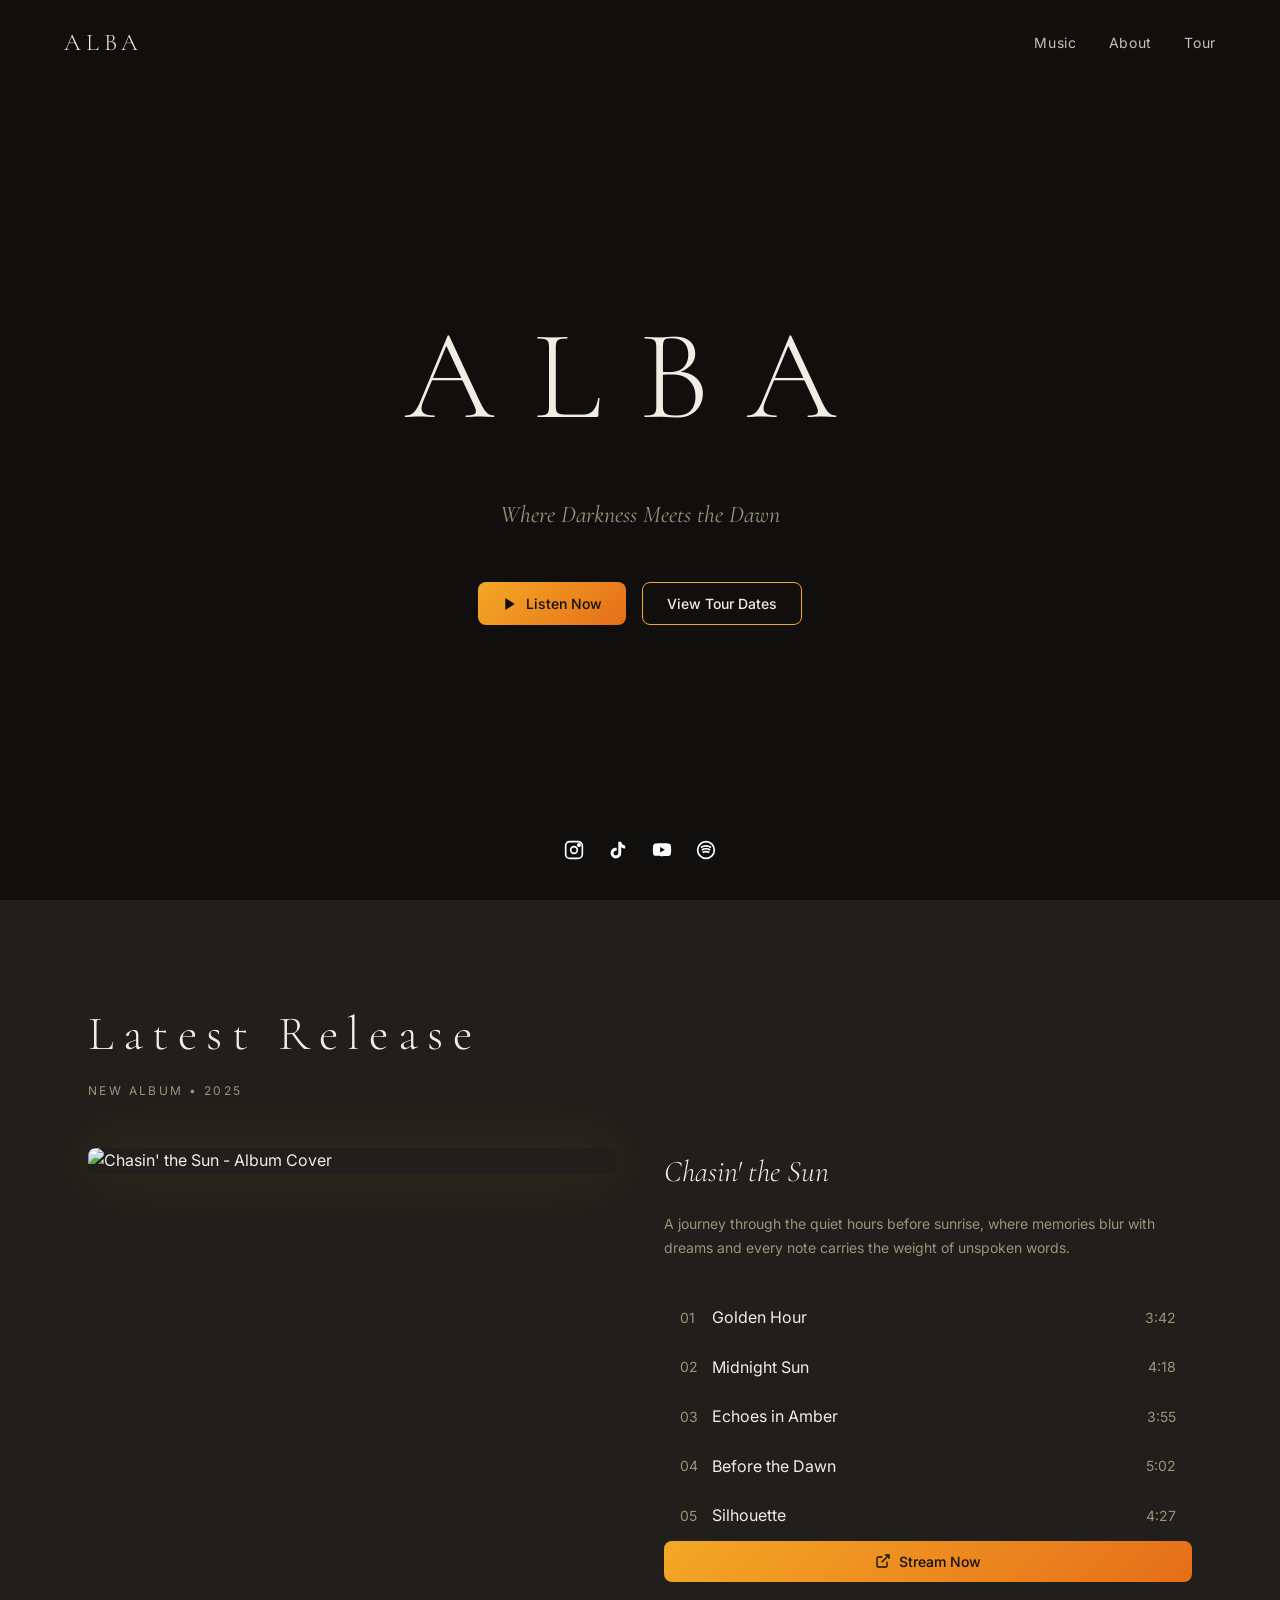
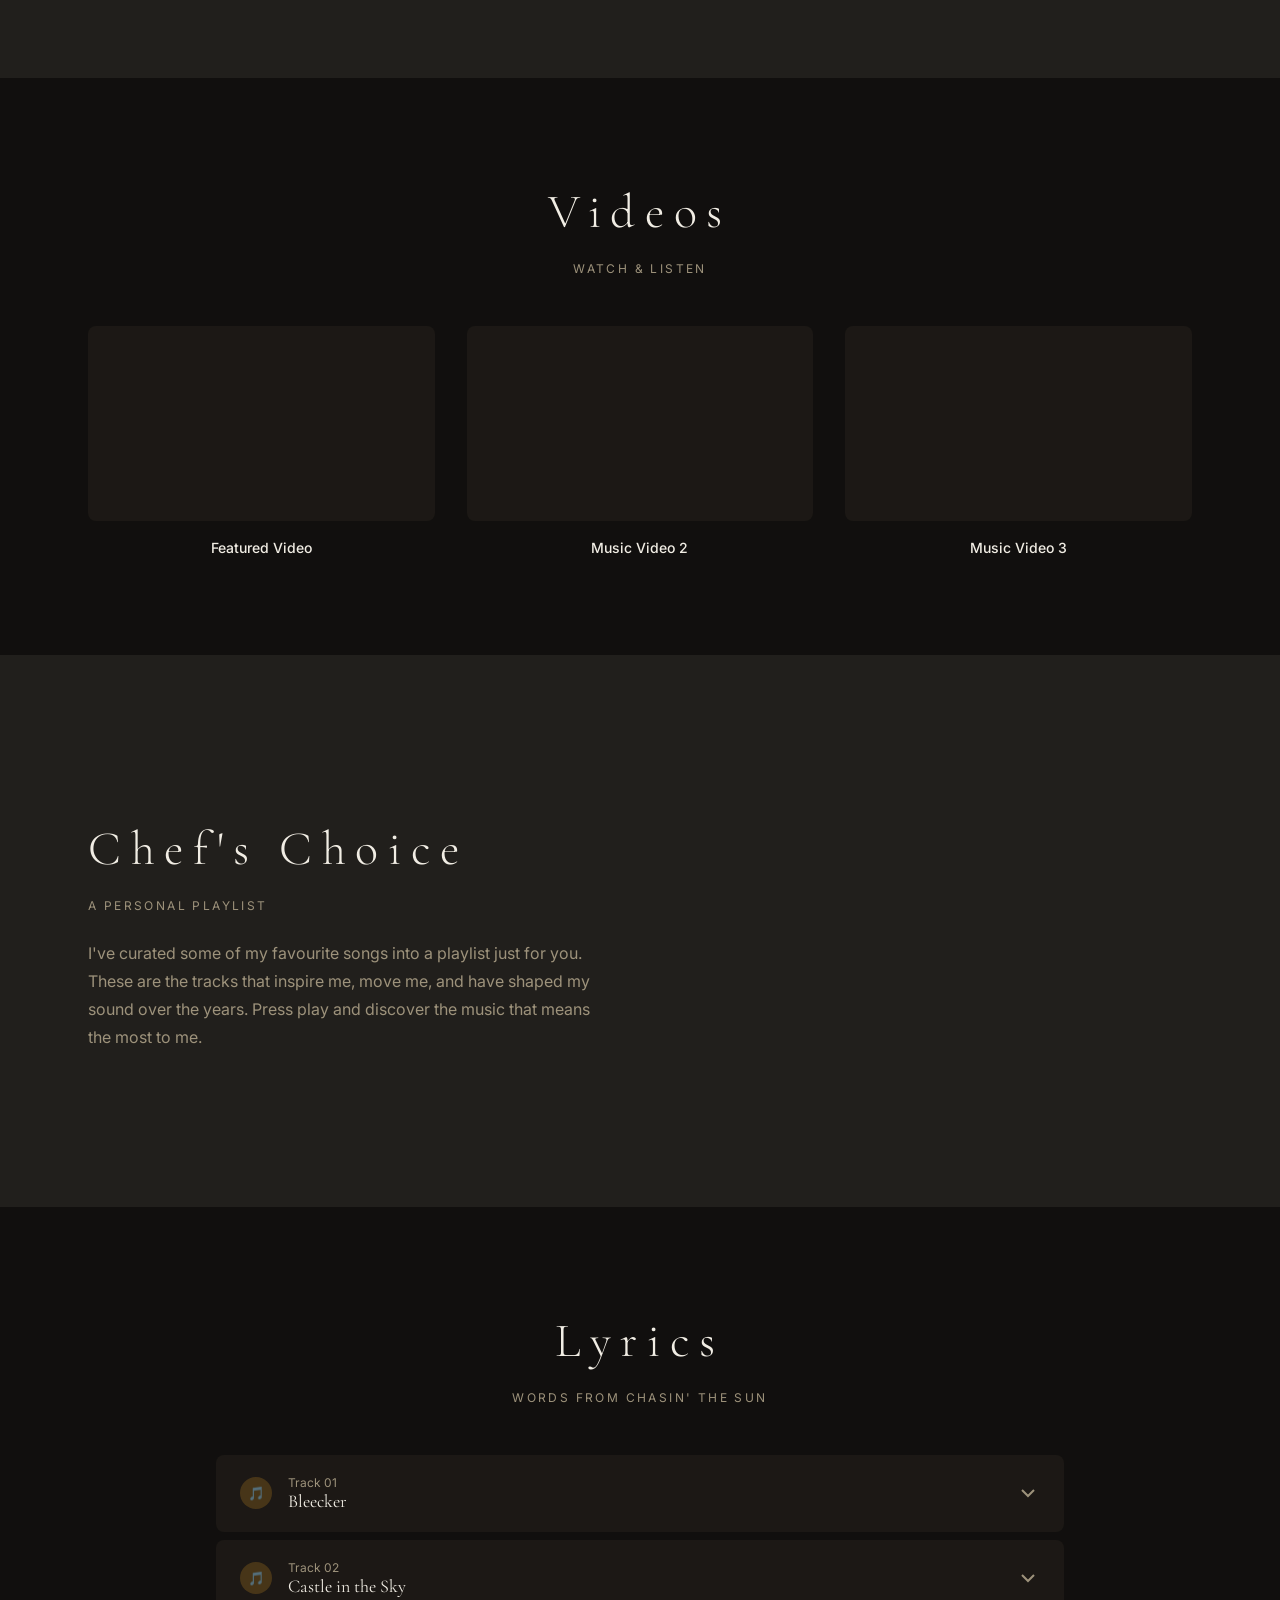
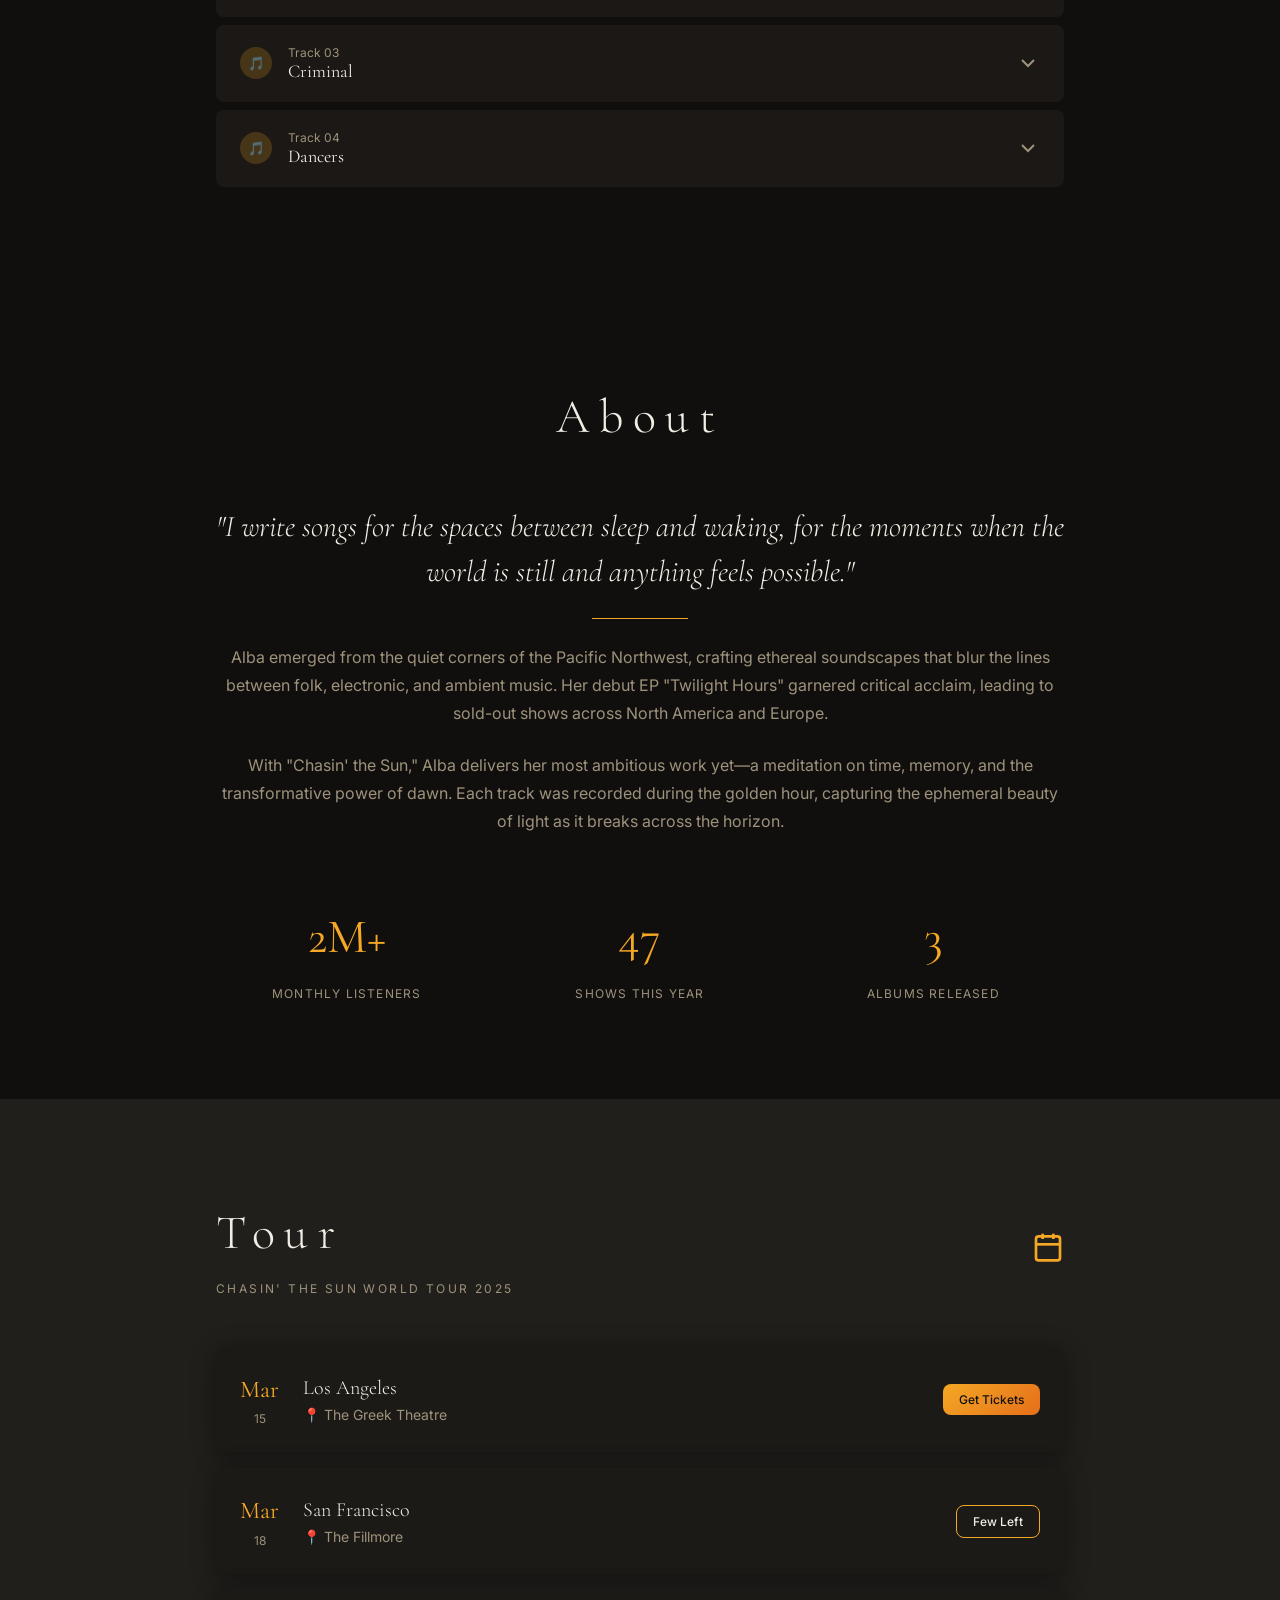
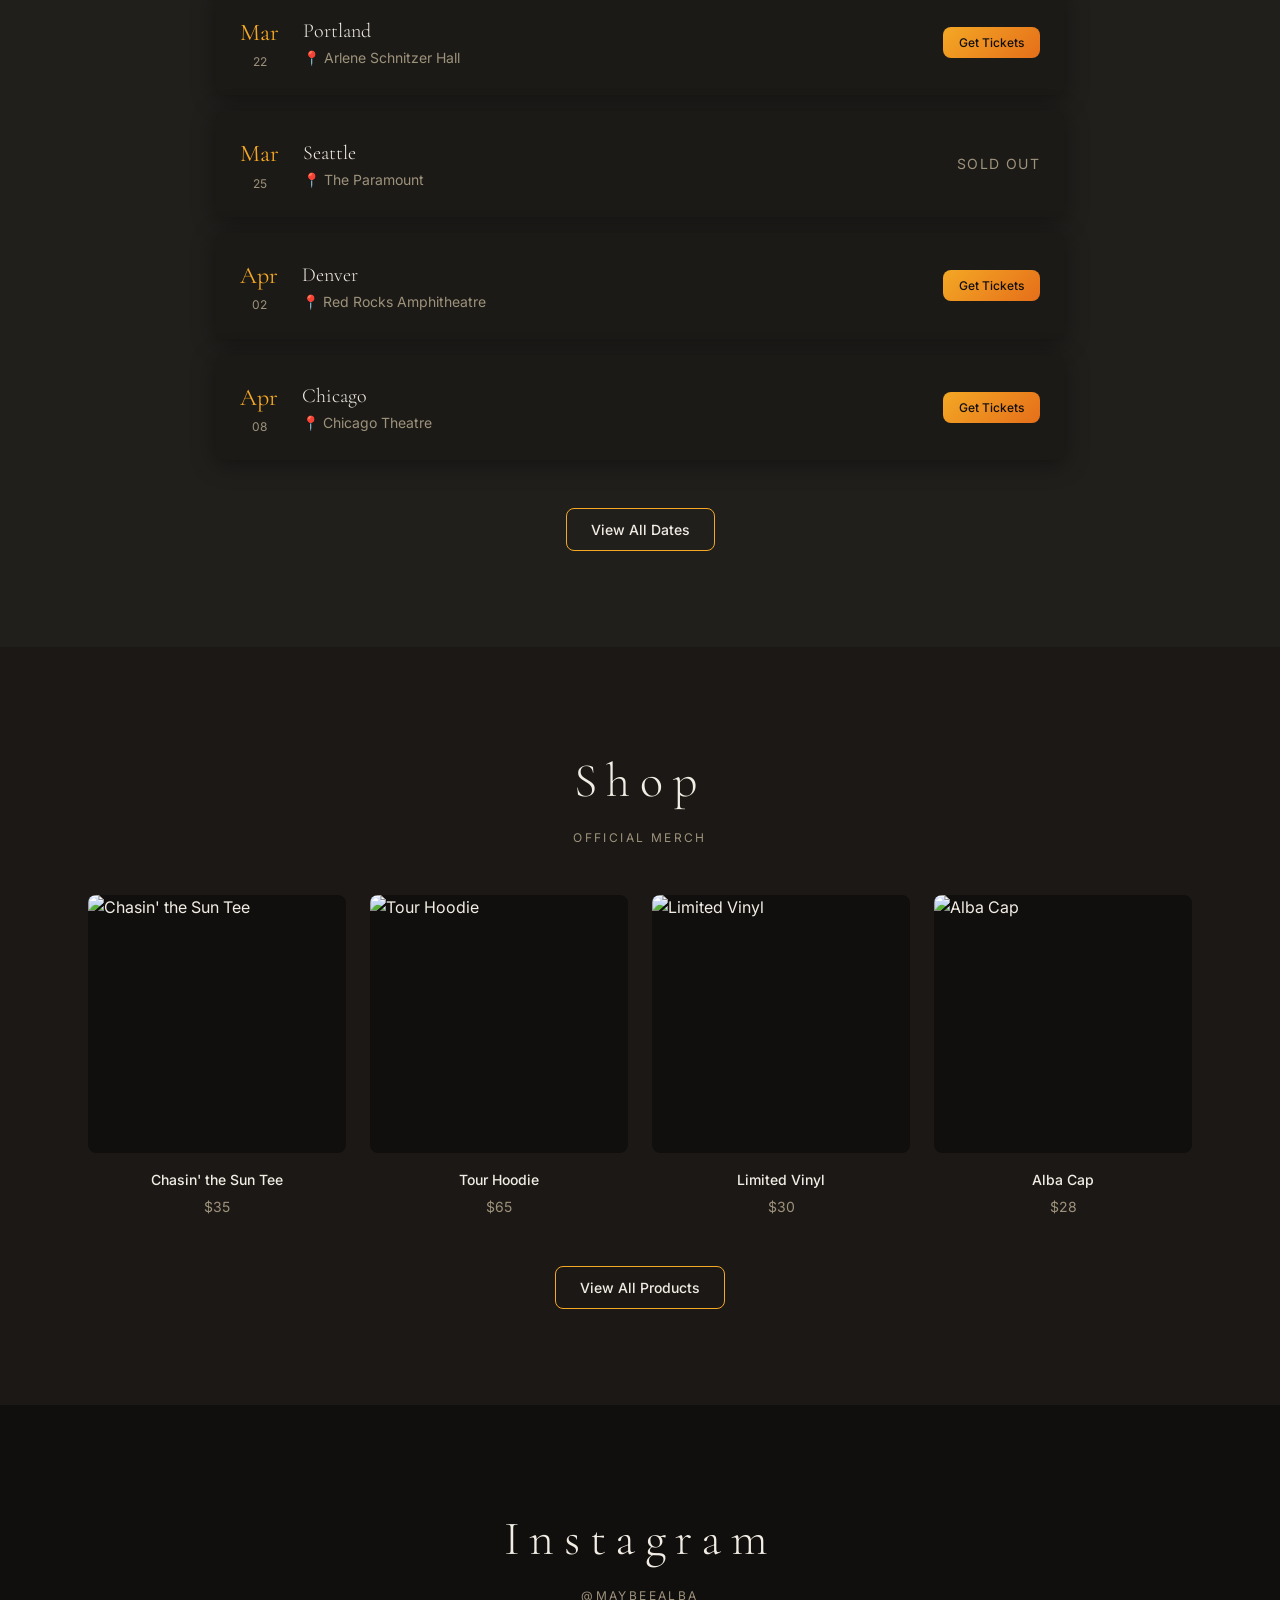
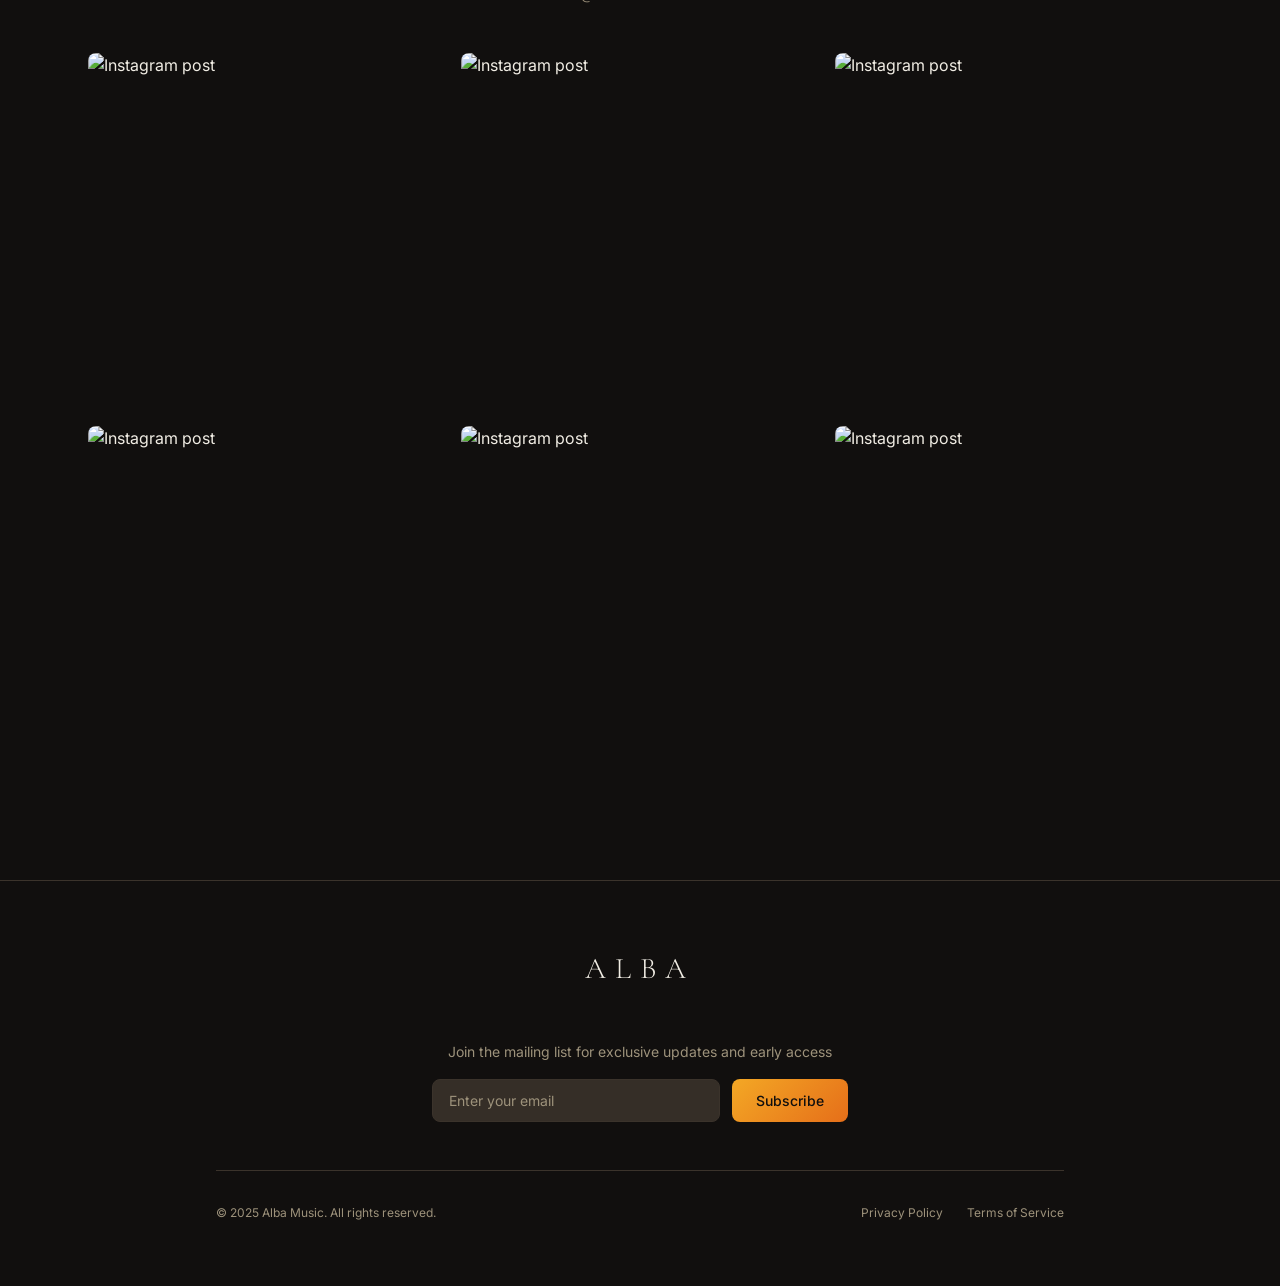
==== commit c847c405: "update" ====
--- a/learning/index.html
+++ b/learning/index.html
@@ -41,16 +41,16 @@
 
     <!-- Social Links -->
     <div class="hero__socials">
-      <a href="#" class="social-link" aria-label="Instagram">
+      <a href="https://instagram.com/maybeealba" target="_blank" rel="noopener noreferrer" class="social-link" aria-label="Instagram">
         <svg viewBox="0 0 24 24" fill="none" stroke="currentColor" stroke-width="2"><rect x="2" y="2" width="20" height="20" rx="5"/><circle cx="12" cy="12" r="4"/><circle cx="18" cy="6" r="1.5" fill="currentColor"/></svg>
       </a>
-      <a href="#" class="social-link" aria-label="TikTok">
+      <a href="https://tiktok.com/@maybeealba" target="_blank" rel="noopener noreferrer" class="social-link" aria-label="TikTok">
         <svg viewBox="0 0 24 24" fill="currentColor"><path d="M19.59 6.69a4.83 4.83 0 0 1-3.77-4.25V2h-3.45v13.67a2.89 2.89 0 0 1-5.2 1.74 2.89 2.89 0 0 1 2.31-4.64 2.93 2.93 0 0 1 .88.13V9.4a6.84 6.84 0 0 0-1-.05A6.33 6.33 0 0 0 5 20.1a6.34 6.34 0 0 0 10.86-4.43v-7a8.16 8.16 0 0 0 4.77 1.52v-3.4a4.85 4.85 0 0 1-1-.1z"/></svg>
       </a>
-      <a href="#" class="social-link" aria-label="YouTube">
+      <a href="https://www.youtube.com/@ALBASHouseParty" target="_blank" rel="noopener noreferrer" class="social-link" aria-label="YouTube">
         <svg viewBox="0 0 24 24" fill="currentColor"><path d="M22.54 6.42a2.78 2.78 0 0 0-1.94-2C18.88 4 12 4 12 4s-6.88 0-8.6.46a2.78 2.78 0 0 0-1.94 2A29 29 0 0 0 1 11.75a29 29 0 0 0 .46 5.33A2.78 2.78 0 0 0 3.4 19c1.72.46 8.6.46 8.6.46s6.88 0 8.6-.46a2.78 2.78 0 0 0 1.94-2 29 29 0 0 0 .46-5.25 29 29 0 0 0-.46-5.33z"/><polygon points="9.75,15.02 15.5,11.75 9.75,8.48" fill="#0f0d0b"/></svg>
       </a>
-      <a href="#" class="social-link" aria-label="Spotify">
+      <a href="https://open.spotify.com/artist/5MKM7cNYL4SIuIe6q4Qd1p" target="_blank" rel="noopener noreferrer" class="social-link" aria-label="Spotify">
         <svg viewBox="0 0 24 24" fill="none" stroke="currentColor" stroke-width="2"><circle cx="12" cy="12" r="10"/><path d="M8 15s1.5-1 4-1 4 1 4 1M7 12s2-1.5 5-1.5 5 1.5 5 1.5M6 9s2.5-2 6-2 6 2 6 2"/></svg>
       </a>
     </div>
@@ -446,40 +446,40 @@
   <section id="instagram" class="section">
     <div class="container">
       <h2 class="section__title section__title--center">Instagram</h2>
-      <p class="section__subtitle section__subtitle--center">@alba</p>
+      <p class="section__subtitle section__subtitle--center">@maybeealba</p>
 
       <div class="instagram-grid">
-        <a href="https://instagram.com" target="_blank" class="instagram-post">
+        <a href="https://instagram.com/maybeealba" target="_blank" rel="noopener noreferrer" class="instagram-post">
           <img src="https://images.unsplash.com/photo-1493225457124-a3eb161ffa5f?w=400&h=400&fit=crop" alt="Instagram post">
           <div class="instagram-post__overlay">
             <svg viewBox="0 0 24 24" fill="none" stroke="currentColor" stroke-width="2"><rect x="2" y="2" width="20" height="20" rx="5"/><circle cx="12" cy="12" r="4"/><circle cx="18" cy="6" r="1.5" fill="currentColor"/></svg>
           </div>
         </a>
-        <a href="https://instagram.com" target="_blank" class="instagram-post">
+        <a href="https://instagram.com/maybeealba" target="_blank" rel="noopener noreferrer" class="instagram-post">
           <img src="https://images.unsplash.com/photo-1511671782779-c97d3d27a1d4?w=400&h=400&fit=crop" alt="Instagram post">
           <div class="instagram-post__overlay">
             <svg viewBox="0 0 24 24" fill="none" stroke="currentColor" stroke-width="2"><rect x="2" y="2" width="20" height="20" rx="5"/><circle cx="12" cy="12" r="4"/><circle cx="18" cy="6" r="1.5" fill="currentColor"/></svg>
           </div>
         </a>
-        <a href="https://instagram.com" target="_blank" class="instagram-post">
+        <a href="https://instagram.com/maybeealba" target="_blank" rel="noopener noreferrer" class="instagram-post">
           <img src="https://images.unsplash.com/photo-1514320291840-2e0a9bf2a9ae?w=400&h=400&fit=crop" alt="Instagram post">
           <div class="instagram-post__overlay">
             <svg viewBox="0 0 24 24" fill="none" stroke="currentColor" stroke-width="2"><rect x="2" y="2" width="20" height="20" rx="5"/><circle cx="12" cy="12" r="4"/><circle cx="18" cy="6" r="1.5" fill="currentColor"/></svg>
           </div>
         </a>
-        <a href="https://instagram.com" target="_blank" class="instagram-post">
+        <a href="https://instagram.com/maybeealba" target="_blank" rel="noopener noreferrer" class="instagram-post">
           <img src="https://images.unsplash.com/photo-1508854710579-5cecc3a9ff17?w=400&h=400&fit=crop" alt="Instagram post">
           <div class="instagram-post__overlay">
             <svg viewBox="0 0 24 24" fill="none" stroke="currentColor" stroke-width="2"><rect x="2" y="2" width="20" height="20" rx="5"/><circle cx="12" cy="12" r="4"/><circle cx="18" cy="6" r="1.5" fill="currentColor"/></svg>
           </div>
         </a>
-        <a href="https://instagram.com" target="_blank" class="instagram-post">
+        <a href="https://instagram.com/maybeealba" target="_blank" rel="noopener noreferrer" class="instagram-post">
           <img src="https://images.unsplash.com/photo-1506157786151-b8491531f063?w=400&h=400&fit=crop" alt="Instagram post">
           <div class="instagram-post__overlay">
             <svg viewBox="0 0 24 24" fill="none" stroke="currentColor" stroke-width="2"><rect x="2" y="2" width="20" height="20" rx="5"/><circle cx="12" cy="12" r="4"/><circle cx="18" cy="6" r="1.5" fill="currentColor"/></svg>
           </div>
         </a>
-        <a href="https://instagram.com" target="_blank" class="instagram-post">
+        <a href="https://instagram.com/maybeealba" target="_blank" rel="noopener noreferrer" class="instagram-post">
           <img src="https://images.unsplash.com/photo-1493225255756-d9584f8a501d?w=400&h=400&fit=crop" alt="Instagram post">
           <div class="instagram-post__overlay">
             <svg viewBox="0 0 24 24" fill="none" stroke="currentColor" stroke-width="2"><rect x="2" y="2" width="20" height="20" rx="5"/><circle cx="12" cy="12" r="4"/><circle cx="18" cy="6" r="1.5" fill="currentColor"/></svg>
